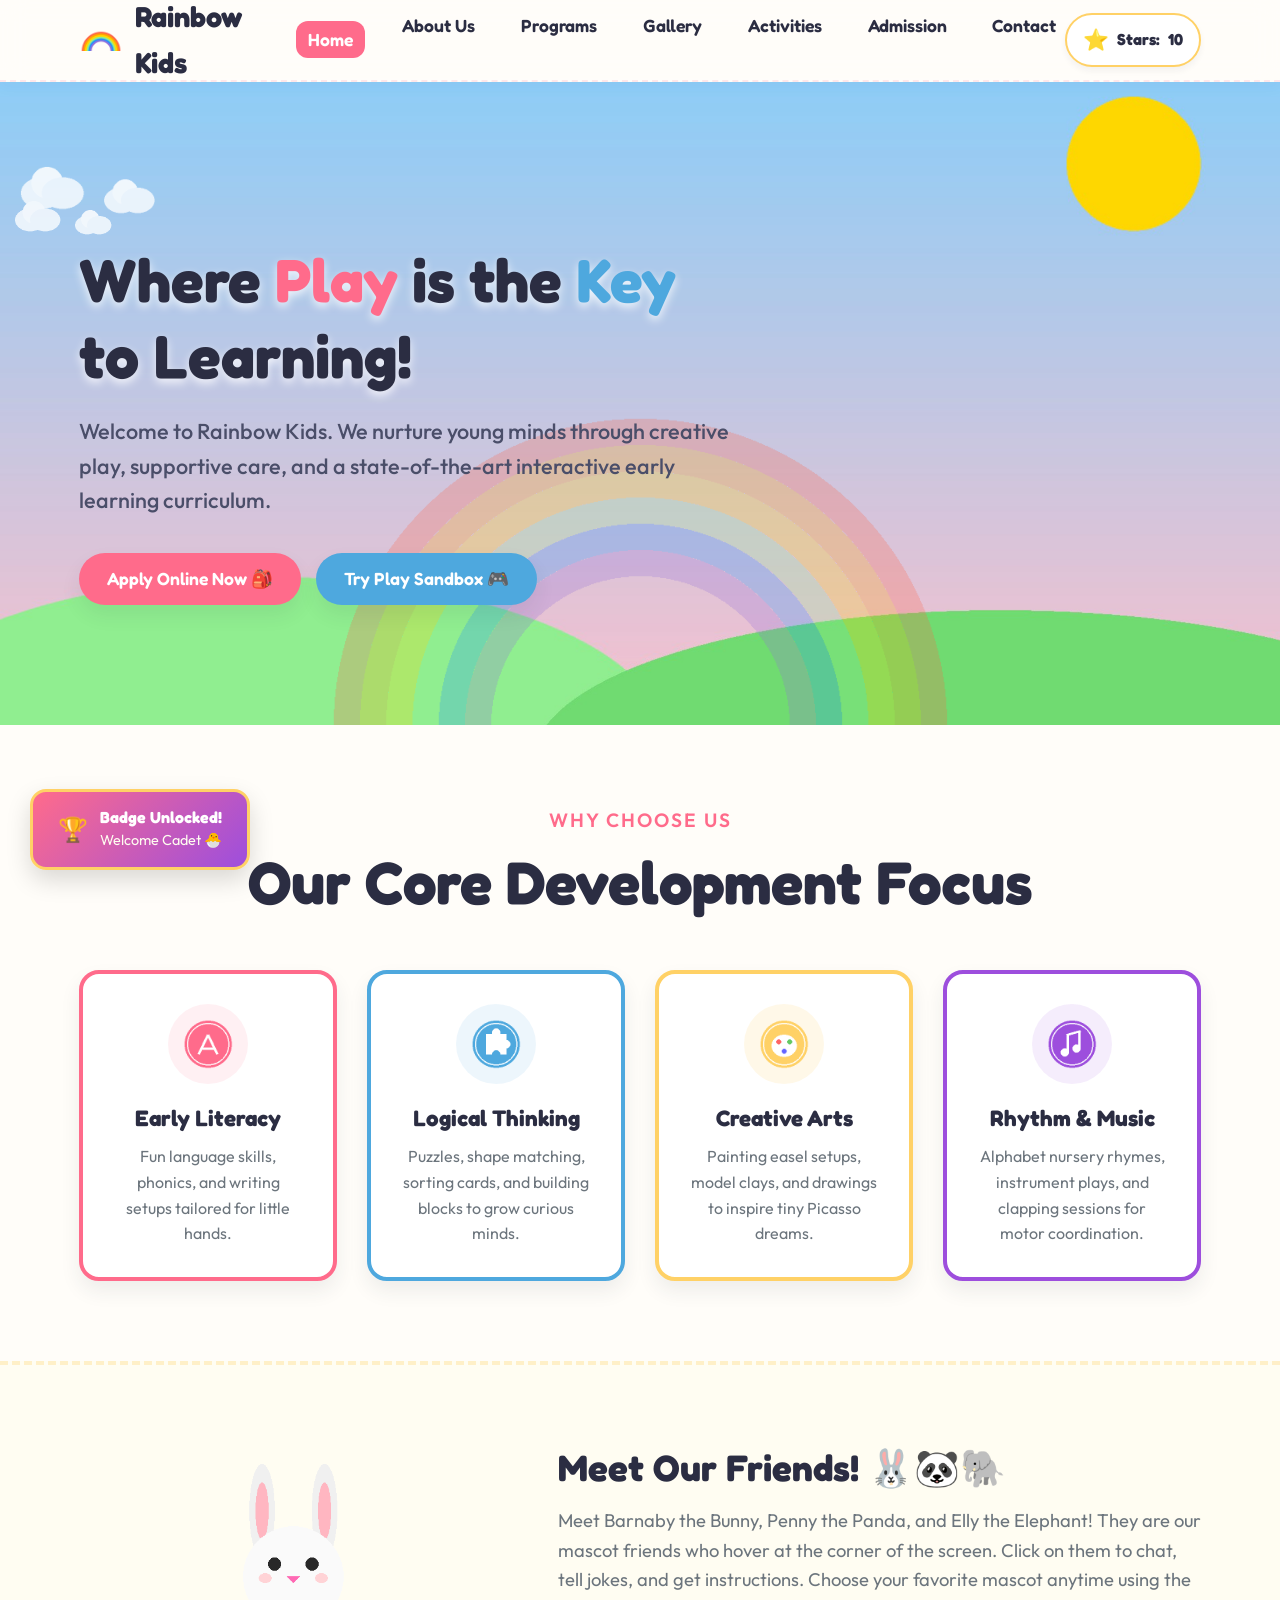
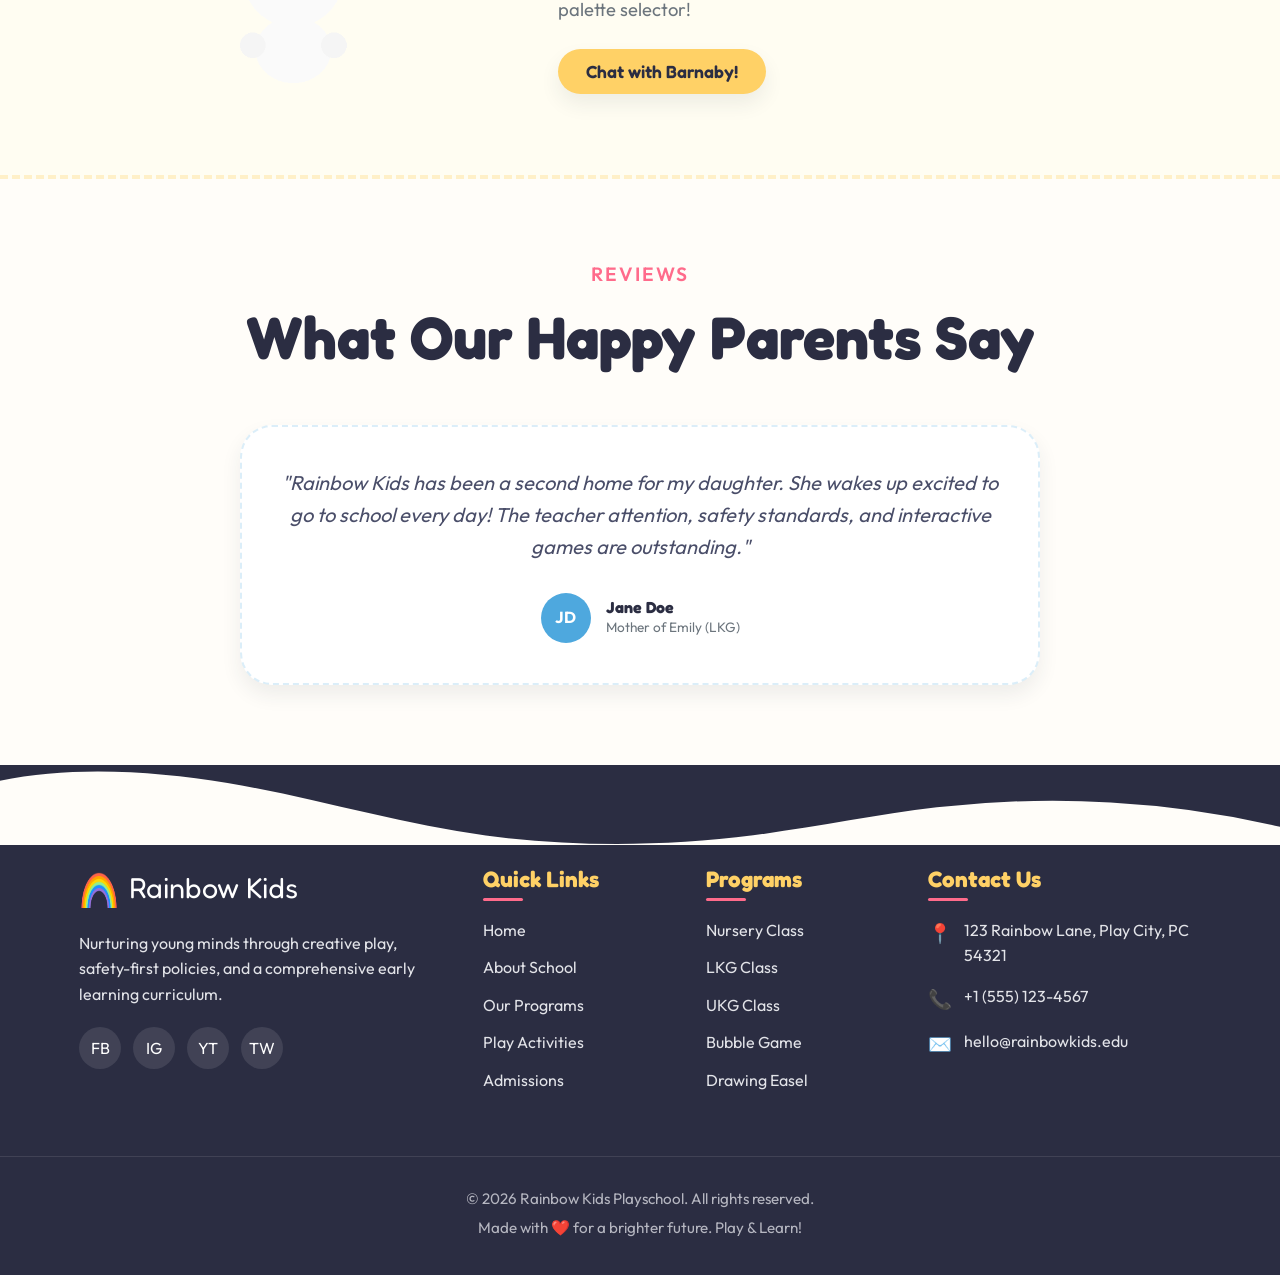
==== index.html @ 75d2e13a "Initial Changes" ====
<!-- Rainbow Kids Playschool - Homepage: Welcomes users, core focus cards, and testimonials -->

<!DOCTYPE html>
<html lang="en">
<head>
  <meta charset="UTF-8">
  <meta name="viewport" content="width=device-width, initial-scale=1.0">
  <title>Rainbow Kids Playschool - Play, Learn & Grow!</title>
  <meta name="description" content="Welcome to Rainbow Kids Playschool. We offer a safe, happy environment for Nursery, LKG, and UKG students, with interactive learning, games, and creative arts.">
  
  
  <link rel="stylesheet" href="assets/css/style.css">
  <link rel="stylesheet" href="assets/css/navbar.css">
  <link rel="stylesheet" href="assets/css/footer.css">
  <link rel="stylesheet" href="assets/css/animations.css">
  <link rel="stylesheet" href="assets/css/responsive.css">
</head>
<body>

  
  <div id="navbar-placeholder"></div>

  
  <section class="hero-section" style="position: relative; overflow: hidden; background: url('assets/images/hero/hero-bg.jpg') no-repeat center center/cover; padding: 160px 0 120px;">
    
    
    <div style="position: absolute; top: 10%; left: 0; width: 100%; height: 150px; pointer-events: none; opacity: 0.85; z-index: 2;">
      <img src="assets/images/hero/clouds.png" class="cloud-drift-slow" style="width: 250px; position: absolute;" alt="Cloud">
      <img src="assets/images/hero/clouds.png" class="cloud-drift-fast" style="width: 180px; position: absolute; top: 40px; animation-delay: -10s;" alt="Cloud">
    </div>

    
    <div style="position: absolute; bottom: 0; left: 50%; transform: translateX(-50%); width: 700px; max-width: 100%; opacity: 0.25; z-index: 1; pointer-events: none;">
      <img src="assets/images/hero/rainbow.png" style="width: 100%;" alt="Rainbow background">
    </div>

    <div class="container" style="position: relative; z-index: 10;">
      <div class="hero-content" style="max-width: 650px;">
        <h1 class="hero-title float-element" style="font-size: 3.8rem; color: var(--text-dark); margin-bottom: 20px; text-shadow: 0 4px 10px rgba(255,255,255,0.8);">
          Where <span style="color: var(--primary-coral);">Play</span> is the <span style="color: var(--secondary-sky);">Key</span> to Learning!
        </h1>
        <p style="font-size: 1.35rem; color: #4A4E69; margin-bottom: 35px; font-weight: 500;">
          Welcome to Rainbow Kids. We nurture young minds through creative play, supportive care, and a state-of-the-art interactive early learning curriculum.
        </p>
        <div class="hero-buttons" style="display: flex; gap: 15px; flex-wrap: wrap;">
          <a href="admission.html" class="btn btn-coral">Apply Online Now 🎒</a>
          <a href="activities.html" class="btn btn-sky">Try Play Sandbox 🎮</a>
        </div>
      </div>
    </div>
  </section>

  
  <section class="section">
    <div class="container">
      <div class="section-title">
        <span>Why Choose Us</span>
        <h2>Our Core Development Focus</h2>
      </div>
      
      <div style="display: grid; grid-template-columns: repeat(auto-fit, minmax(250px, 1fr)); gap: 30px; margin-top: 25px;">
        
        <div class="card border-coral hover-zoom" style="text-align: center;">
          <div style="width: 80px; height: 80px; margin: 0 auto 20px; display: flex; align-items: center; justify-content: center; background: rgba(255,107,139,0.1); border-radius: 50%;">
            <img src="assets/images/icons/abc.png" style="width: 50px; height: 50px;" alt="ABC Icon">
          </div>
          <h3 style="margin-bottom: 12px; font-size: 1.4rem;">Early Literacy</h3>
          <p style="color: var(--text-muted);">Fun language skills, phonics, and writing setups tailored for little hands.</p>
        </div>

        
        <div class="card border-sky hover-zoom" style="text-align: center;">
          <div style="width: 80px; height: 80px; margin: 0 auto 20px; display: flex; align-items: center; justify-content: center; background: rgba(78,168,222,0.1); border-radius: 50%;">
            <img src="assets/images/icons/puzzle.png" style="width: 50px; height: 50px;" alt="Puzzle Icon">
          </div>
          <h3 style="margin-bottom: 12px; font-size: 1.4rem;">Logical Thinking</h3>
          <p style="color: var(--text-muted);">Puzzles, shape matching, sorting cards, and building blocks to grow curious minds.</p>
        </div>

        
        <div class="card border-yellow hover-zoom" style="text-align: center;">
          <div style="width: 80px; height: 80px; margin: 0 auto 20px; display: flex; align-items: center; justify-content: center; background: rgba(255,209,102,0.15); border-radius: 50%;">
            <img src="assets/images/icons/drawing.png" style="width: 50px; height: 50px;" alt="Drawing Icon">
          </div>
          <h3 style="margin-bottom: 12px; font-size: 1.4rem;">Creative Arts</h3>
          <p style="color: var(--text-muted);">Painting easel setups, model clays, and drawings to inspire tiny Picasso dreams.</p>
        </div>

        
        <div class="card border-purple hover-zoom" style="text-align: center;">
          <div style="width: 80px; height: 80px; margin: 0 auto 20px; display: flex; align-items: center; justify-content: center; background: rgba(157,78,221,0.1); border-radius: 50%;">
            <img src="assets/images/icons/music.png" style="width: 50px; height: 50px;" alt="Music Icon">
          </div>
          <h3 style="margin-bottom: 12px; font-size: 1.4rem;">Rhythm & Music</h3>
          <p style="color: var(--text-muted);">Alphabet nursery rhymes, instrument plays, and clapping sessions for motor coordination.</p>
        </div>
      </div>
    </div>
  </section>

  
  <section class="section" style="background-color: #FFFDF2; border-top: 4px dashed rgba(255,209,102,0.3); border-bottom: 4px dashed rgba(255,209,102,0.3);">
    <div class="container" style="display: flex; align-items: center; gap: 50px; flex-wrap: wrap;">
      <div style="flex: 1; min-width: 300px; display: flex; justify-content: center;">
        <img src="assets/images/mascots/rabbit.png" class="float-element" style="width: 250px; cursor: pointer;" alt="Barnaby Bunny" onclick="triggerMascotSpeech()">
      </div>
      <div style="flex: 1.5; min-width: 300px;">
        <h2 style="font-size: 2.3rem; margin-bottom: 15px; font-family: var(--font-heading);">Meet Our Friends! 🐰🐼🐘</h2>
        <p style="font-size: 1.15rem; color: var(--text-muted); margin-bottom: 25px;">
          Meet Barnaby the Bunny, Penny the Panda, and Elly the Elephant! They are our mascot friends who hover at the corner of the screen. Click on them to chat, tell jokes, and get instructions. Choose your favorite mascot anytime using the palette selector!
        </p>
        <button class="btn btn-yellow" onclick="triggerMascotSpeech()">Chat with Barnaby!</button>
      </div>
    </div>
  </section>

  
  <section class="section">
    <div class="container">
      <div class="section-title">
        <span>Reviews</span>
        <h2>What Our Happy Parents Say</h2>
      </div>

      <div style="max-width: 800px; margin: 0 auto; background: var(--bg-white); border-radius: var(--radius-lg); padding: 40px; box-shadow: var(--shadow-md); border: 2px dashed rgba(78,168,222,0.2); position: relative;">
        <p style="font-size: 1.25rem; font-style: italic; color: #4A4E69; text-align: center; margin-bottom: 30px;">
          "Rainbow Kids has been a second home for my daughter. She wakes up excited to go to school every day! The teacher attention, safety standards, and interactive games are outstanding."
        </p>
        <div style="display: flex; align-items: center; justify-content: center; gap: 15px;">
          <div style="width: 50px; height: 50px; border-radius: 50%; background-color: var(--secondary-sky); color: #FFF; display: flex; align-items: center; justify-content: center; font-weight: 700;">JD</div>
          <div>
            <h4 style="margin: 0; font-family: var(--font-heading);">Jane Doe</h4>
            <p style="margin: 0; font-size: 0.85rem; color: var(--text-muted);">Mother of Emily (LKG)</p>
          </div>
        </div>
      </div>
    </div>
  </section>

  
  <div id="footer-placeholder"></div>

  
  <script src="assets/js/main.js" defer></script>
  <script src="assets/js/rewards.js" defer></script>
  <script src="assets/js/mascot.js" defer></script>
</body>
</html>
---- assets/css/style.css ----
/* Global Stylesheet: Core design tokens, resets, custom scrollbar, buttons, and layout cards */

@import url('https://fonts.googleapis.com/css2?family=Fredoka:wght@300..700&family=Outfit:wght@100..900&display=swap');

:root {
  --primary-coral: #FF6B8B;
  --primary-coral-dark: #E05372;
  --secondary-sky: #4EA8DE;
  --secondary-sky-dark: #3A92C5;
  --accent-yellow: #FFD166;
  --accent-yellow-dark: #EBBF50;
  --success-mint: #06D6A0;
  --success-mint-dark: #05B386;
  --purple-lilac: #9D4EDD;
  --purple-lilac-dark: #823CBE;
  
  --bg-cream: #FFFDF9;
  --bg-white: #FFFFFF;
  --bg-glass: rgba(255, 255, 255, 0.75);
  --bg-glass-dark: rgba(43, 45, 66, 0.05);
  
  --text-dark: #2B2D42;
  --text-muted: #6C757D;
  --text-light: #FFFFFF;
  
  --font-heading: 'Fredoka', sans-serif;
  --font-body: 'Outfit', sans-serif;
  
  --radius-sm: 12px;
  --radius-md: 20px;
  --radius-lg: 32px;
  --radius-round: 50px;
  
  --shadow-sm: 0 4px 6px rgba(43, 45, 66, 0.05);
  --shadow-md: 0 10px 20px rgba(43, 45, 66, 0.08);
  --shadow-lg: 0 20px 35px rgba(43, 45, 66, 0.12);
  --shadow-inset: inset 0 2px 5px rgba(0, 0, 0, 0.05);
  
  --transition-fast: 0.2s ease;
  --transition-normal: 0.3s cubic-bezier(0.25, 0.8, 0.25, 1);
  --transition-slow: 0.5s cubic-bezier(0.175, 0.885, 0.32, 1.275);
}

* {
  box-sizing: border-box;
  margin: 0;
  padding: 0;
}

body {
  font-family: var(--font-body);
  background-color: var(--bg-cream);
  color: var(--text-dark);
  line-height: 1.6;
  overflow-x: hidden;
  font-size: 16px;
}

h1, h2, h3, h4, h5, h6 {
  font-family: var(--font-heading);
  font-weight: 700;
  color: var(--text-dark);
  line-height: 1.25;
}

a {
  text-decoration: none;
  color: inherit;
  transition: var(--transition-fast);
}

img, video {
  max-width: 100%;
  height: auto;
  display: block;
}

button, input, select, textarea {
  font-family: inherit;
  font-size: inherit;
}

::-webkit-scrollbar {
  width: 12px;
}
::-webkit-scrollbar-track {
  background: var(--bg-cream);
}
::-webkit-scrollbar-thumb {
  background: linear-gradient(var(--primary-coral), var(--secondary-sky), var(--accent-yellow));
  border-radius: var(--radius-round);
  border: 3px solid var(--bg-cream);
}

.container {
  width: 90%;
  max-width: 1200px;
  margin: 0 auto;
  padding: 0 15px;
}

.section {
  padding: 80px 0;
  position: relative;
}

.section-title {
  text-align: center;
  margin-bottom: 50px;
  font-size: 2.5rem;
}

.section-title span {
  display: block;
  font-size: 1.2rem;
  color: var(--primary-coral);
  text-transform: uppercase;
  letter-spacing: 2px;
  margin-bottom: 10px;
  font-weight: 600;
  font-family: var(--font-body);
}

.btn {
  display: inline-flex;
  align-items: center;
  justify-content: center;
  padding: 12px 28px;
  border-radius: var(--radius-round);
  font-family: var(--font-heading);
  font-weight: 600;
  font-size: 1.1rem;
  border: none;
  cursor: pointer;
  transition: var(--transition-slow);
  box-shadow: var(--shadow-md);
  position: relative;
  overflow: hidden;
  gap: 10px;
}

.btn:active {
  transform: translateY(2px);
  box-shadow: var(--shadow-sm);
}

.btn-coral {
  background-color: var(--primary-coral);
  color: var(--text-light);
}
.btn-coral:hover {
  background-color: var(--primary-coral-dark);
  transform: translateY(-3px) scale(1.03);
}

.btn-sky {
  background-color: var(--secondary-sky);
  color: var(--text-light);
}
.btn-sky:hover {
  background-color: var(--secondary-sky-dark);
  transform: translateY(-3px) scale(1.03);
}

.btn-yellow {
  background-color: var(--accent-yellow);
  color: var(--text-dark);
}
.btn-yellow:hover {
  background-color: var(--accent-yellow-dark);
  transform: translateY(-3px) scale(1.03);
}

.btn-outline {
  background-color: transparent;
  border: 3px dashed var(--primary-coral);
  color: var(--primary-coral);
  box-shadow: none;
}
.btn-outline:hover {
  background-color: var(--primary-coral);
  color: var(--text-light);
  border-style: solid;
  transform: translateY(-3px);
}

.card {
  background-color: var(--bg-white);
  border-radius: var(--radius-md);
  padding: 30px;
  box-shadow: var(--shadow-md);
  transition: var(--transition-slow);
  border: 4px solid transparent;
}

.card:hover {
  transform: translateY(-8px) rotate(0.5deg);
  box-shadow: var(--shadow-lg);
}

.card-glass {
  background: var(--bg-glass);
  backdrop-filter: blur(12px);
  -webkit-backdrop-filter: blur(12px);
  border: 1px solid rgba(255, 255, 255, 0.4);
}

.border-coral { border-color: var(--primary-coral); }
.border-sky { border-color: var(--secondary-sky); }
.border-yellow { border-color: var(--accent-yellow); }
.border-purple { border-color: var(--purple-lilac); }

.wave-top {
  position: absolute;
  top: 0;
  left: 0;
  width: 100%;
  overflow: hidden;
  line-height: 0;
}

.wave-top svg {
  position: relative;
  display: block;
  width: calc(100% + 1.3px);
  height: 80px;
}

.wave-bottom {
  position: absolute;
  bottom: 0;
  left: 0;
  width: 100%;
  overflow: hidden;
  line-height: 0;
}

.wave-bottom svg {
  position: relative;
  display: block;
  width: calc(100% + 1.3px);
  height: 80px;
}

.badge {
  display: inline-block;
  padding: 6px 16px;
  border-radius: var(--radius-round);
  font-weight: 600;
  font-size: 0.85rem;
  text-transform: uppercase;
  color: var(--text-light);
}
.badge-coral { background-color: var(--primary-coral); }
.badge-sky { background-color: var(--secondary-sky); }
.badge-yellow { background-color: var(--accent-yellow); color: var(--text-dark); }
.badge-mint { background-color: var(--success-mint); }
.badge-purple { background-color: var(--purple-lilac); }

#confetti-container {
  position: fixed;
  top: 0;
  left: 0;
  width: 100%;
  height: 100%;
  pointer-events: none;
  z-index: 9999;
  overflow: hidden;
}
---- assets/css/navbar.css ----
/* Navigation Styles: Header menus, mobile toggler styling, and scrolled background states */

.header-nav {
  position: sticky;
  top: 0;
  width: 100%;
  background: rgba(255, 253, 249, 0.85);
  backdrop-filter: blur(12px);
  -webkit-backdrop-filter: blur(12px);
  z-index: 1000;
  box-shadow: 0 4px 15px rgba(43, 45, 66, 0.04);
  border-bottom: 2px dashed rgba(255, 107, 139, 0.15);
  transition: var(--transition-normal);
}

.header-nav.scroll-scrolled {
  background: var(--bg-white);
  box-shadow: 0 4px 20px rgba(43, 45, 66, 0.08);
}

.nav-container {
  display: flex;
  align-items: center;
  justify-content: space-between;
  height: 80px;
}

.logo {
  display: flex;
  align-items: center;
  gap: 12px;
  font-family: var(--font-heading);
  font-size: 1.8rem;
  font-weight: 700;
  color: var(--text-dark);
}

.logo-icon-wrapper {
  position: relative;
  width: 45px;
  height: 45px;
  display: flex;
  align-items: center;
  justify-content: center;
}

.logo img {
  width: 100%;
  height: 100%;
  object-fit: contain;
  transition: var(--transition-slow);
}

.logo:hover img {
  transform: rotate(15deg) scale(1.1);
}

.nav-menu {
  display: flex;
  align-items: center;
  list-style: none;
  gap: 25px;
}

.nav-item a {
  position: relative;
  font-family: var(--font-heading);
  font-weight: 600;
  font-size: 1.1rem;
  color: var(--text-dark);
  padding: 8px 12px;
  border-radius: var(--radius-sm);
  transition: var(--transition-fast);
}

.nav-item a::after {
  content: '';
  position: absolute;
  bottom: 0;
  left: 50%;
  width: 0;
  height: 4px;
  background-color: var(--primary-coral);
  border-radius: var(--radius-round);
  transition: var(--transition-normal);
  transform: translateX(-50%);
}

.nav-item a:hover {
  color: var(--primary-coral);
  background-color: rgba(255, 107, 139, 0.05);
}

.nav-item a:hover::after {
  width: 60%;
}

.nav-item.active a {
  color: var(--text-light);
  background-color: var(--primary-coral);
}

.nav-item.active a::after {
  display: none;
}

.nav-item:nth-child(2).active a { background-color: var(--secondary-sky); }
.nav-item:nth-child(3).active a { background-color: var(--accent-yellow); color: var(--text-dark); }
.nav-item:nth-child(4).active a { background-color: var(--success-mint); }
.nav-item:nth-child(5).active a { background-color: var(--purple-lilac); }
.nav-item:nth-child(6).active a { background-color: var(--primary-coral); }
.nav-item:nth-child(7).active a { background-color: var(--secondary-sky); }

.rewards-nav-badge {
  display: flex;
  align-items: center;
  gap: 8px;
  background: var(--bg-white);
  padding: 8px 16px;
  border-radius: var(--radius-round);
  box-shadow: var(--shadow-sm);
  border: 2px solid var(--accent-yellow);
  font-family: var(--font-heading);
  font-weight: 700;
  color: var(--text-dark);
  cursor: pointer;
  transition: var(--transition-slow);
}

.rewards-nav-badge:hover {
  transform: translateY(-2px) scale(1.05);
  box-shadow: var(--shadow-md);
  background: #FFFDF0;
}

.rewards-nav-badge span.star-icon {
  font-size: 1.3rem;
  display: inline-block;
}

.rewards-nav-badge.star-bounce span.star-icon {
  animation: star-spin 0.6s cubic-bezier(0.175, 0.885, 0.32, 1.275);
}

@keyframes star-spin {
  0% { transform: scale(1) rotate(0deg); }
  50% { transform: scale(1.5) rotate(180deg); }
  100% { transform: scale(1) rotate(360deg); }
}

.nav-toggle {
  display: none;
  background: none;
  border: none;
  cursor: pointer;
  padding: 5px;
  flex-direction: column;
  justify-content: space-around;
  width: 30px;
  height: 25px;
  z-index: 1001;
}

.nav-toggle span {
  width: 100%;
  height: 3px;
  background-color: var(--text-dark);
  border-radius: var(--radius-round);
  transition: var(--transition-fast);
}

.nav-toggle.open span:nth-child(1) {
  transform: rotate(45deg) translate(5px, 5px);
  background-color: var(--primary-coral);
}
.nav-toggle.open span:nth-child(2) {
  opacity: 0;
}
.nav-toggle.open span:nth-child(3) {
  transform: rotate(-45deg) translate(7px, -7px);
  background-color: var(--primary-coral);
}
---- assets/css/footer.css ----
/* Footer Styles: SVG wave fill, column alignments, contact grid, and copyright styles */

.footer {
  background-color: var(--text-dark);
  color: var(--text-light);
  padding: 100px 0 30px;
  position: relative;
  overflow: hidden;
}

.footer-wave {
  position: absolute;
  top: 0;
  left: 0;
  width: 100%;
  overflow: hidden;
  line-height: 0;
  transform: rotate(180deg);
}

.footer-wave svg {
  position: relative;
  display: block;
  width: calc(100% + 1.3px);
  height: 80px;
}

.footer-wave .shape-fill {
  fill: var(--bg-cream);
}

.footer-grid {
  display: grid;
  grid-template-columns: 2fr 1fr 1fr 1.5fr;
  gap: 40px;
  margin-bottom: 50px;
}

.footer-col h3 {
  color: var(--accent-yellow);
  font-size: 1.4rem;
  margin-bottom: 25px;
  position: relative;
}

.footer-col h3::after {
  content: '';
  position: absolute;
  left: 0;
  bottom: -8px;
  width: 40px;
  height: 3px;
  background-color: var(--primary-coral);
  border-radius: var(--radius-round);
}

.footer-about p {
  color: #E2E3E8;
  margin-bottom: 20px;
}

.footer-logo {
  display: flex;
  align-items: center;
  gap: 10px;
  color: var(--text-light);
  font-family: var(--font-heading);
  font-size: 1.8rem;
  margin-bottom: 20px;
}

.footer-logo img {
  width: 40px;
  height: 40px;
}

.social-links {
  display: flex;
  gap: 12px;
}

.social-btn {
  display: flex;
  align-items: center;
  justify-content: center;
  width: 42px;
  height: 42px;
  border-radius: 50%;
  background-color: rgba(255, 255, 255, 0.1);
  color: var(--text-light);
  transition: var(--transition-slow);
}

.social-btn:hover {
  background-color: var(--primary-coral);
  color: var(--text-light);
  transform: translateY(-5px) rotate(8deg);
}

.footer-links {
  list-style: none;
}

.footer-links li {
  margin-bottom: 12px;
}

.footer-links a {
  color: #E2E3E8;
  transition: var(--transition-fast);
}

.footer-links a:hover {
  color: var(--secondary-sky);
  padding-left: 5px;
}

.footer-contact-item {
  display: flex;
  align-items: flex-start;
  gap: 12px;
  margin-bottom: 15px;
  color: #E2E3E8;
}

.footer-contact-item span.icon {
  font-size: 1.2rem;
  color: var(--primary-coral);
}

.footer-bottom {
  border-top: 1px solid rgba(255, 255, 255, 0.1);
  padding-top: 30px;
  text-align: center;
  color: #B5B6C0;
  font-size: 0.95rem;
}

.footer-bottom p {
  margin-bottom: 5px;
}

.footer-bottom a {
  color: var(--accent-yellow);
}
.footer-bottom a:hover {
  text-decoration: underline;
}
---- assets/css/animations.css ----
/* Animations Stylesheet: CSS Keyframes for driftings, bounces, talk wiggles, and star particles */

.cloud-drift-slow {
  animation: cloud-drift 45s linear infinite;
}

.cloud-drift-fast {
  animation: cloud-drift 25s linear infinite;
}

@keyframes cloud-drift {
  0% { transform: translateX(-100%); }
  100% { transform: translateX(100vw); }
}

.balloon-float {
  position: absolute;
  bottom: -150px;
  animation: balloon-up 12s linear infinite, balloon-sway 3s ease-in-out infinite alternate;
  z-index: 1;
  pointer-events: none;
}

@keyframes balloon-up {
  0% { bottom: -150px; }
  100% { bottom: 110vh; }
}

@keyframes balloon-sway {
  0% { transform: translateX(0); }
  100% { transform: translateX(30px); }
}

.mascot-bounce-idle {
  animation: mascot-bounce 4s ease-in-out infinite alternate;
}

@keyframes mascot-bounce {
  0% { transform: translateY(0) rotate(0deg); }
  50% { transform: translateY(-10px) rotate(1deg); }
  100% { transform: translateY(5px) rotate(-1deg); }
}

.mascot-wiggle-talk {
  animation: mascot-wiggle 0.3s ease-in-out infinite;
}

@keyframes mascot-wiggle {
  0% { transform: rotate(-2deg) scale(1.02); }
  50% { transform: rotate(2deg) scale(1.02); }
  100% { transform: rotate(-2deg) scale(1.02); }
}

.float-element {
  animation: general-float 5s ease-in-out infinite alternate;
}

@keyframes general-float {
  0% { transform: translateY(0); }
  100% { transform: translateY(-15px); }
}

.pop-in {
  animation: pop-in-anim 0.4s cubic-bezier(0.175, 0.885, 0.32, 1.275) forwards;
}

@keyframes pop-in-anim {
  0% { transform: scale(0); opacity: 0; }
  100% { transform: scale(1); opacity: 1; }
}

.star-particle {
  position: fixed;
  width: 20px;
  height: 20px;
  background-color: var(--accent-yellow);
  clip-path: polygon(50% 0%, 61% 35%, 98% 35%, 68% 57%, 79% 91%, 50% 70%, 21% 91%, 32% 57%, 2% 35%, 39% 35%);
  pointer-events: none;
  z-index: 10000;
  animation: star-particle-fly 0.8s cubic-bezier(0.1, 0.8, 0.3, 1) forwards;
}

@keyframes star-particle-fly {
  0% {
    transform: translate(0, 0) scale(0) rotate(0deg);
    opacity: 1;
  }
  50% {
    opacity: 1;
  }
  100% {
    transform: translate(var(--tx), var(--ty)) scale(1.2) rotate(360deg);
    opacity: 0;
  }
}

.hover-zoom {
  transition: var(--transition-slow);
}
.hover-zoom:hover {
  transform: scale(1.05);
}

.heartbeat-pulse {
  animation: heartbeat 1.5s ease-in-out infinite;
}

@keyframes heartbeat {
  0% { transform: scale(1); }
  20% { transform: scale(1.1); }
  40% { transform: scale(1.05); }
  60% { transform: scale(1.15); }
  80% { transform: scale(1); }
  100% { transform: scale(1); }
}
---- assets/css/responsive.css ----
/* Responsive adjustments: Media queries for grids, container spacing, and mobile devices */

@media (max-width: 992px) {
  .footer-grid {
    grid-template-columns: 1fr 1fr;
    gap: 30px;
  }
  
  .activities-grid {
    grid-template-columns: 1fr;
    gap: 30px;
  }
  
  .game-container-card {
    height: 600px;
  }
}

@media (max-width: 768px) {
  body {
    font-size: 15px;
  }

  .section {
    padding: 60px 0;
  }

  .section-title {
    font-size: 2rem;
    margin-bottom: 35px;
  }

  
  .nav-toggle {
    display: flex;
  }

  .nav-menu {
    position: fixed;
    top: 80px;
    right: -100%;
    width: 280px;
    height: calc(100vh - 80px);
    background: var(--bg-cream);
    flex-direction: column;
    align-items: flex-start;
    padding: 40px 30px;
    gap: 20px;
    box-shadow: -5px 10px 20px rgba(0, 0, 0, 0.05);
    border-left: 2px dashed rgba(255, 107, 139, 0.15);
    transition: var(--transition-normal);
    overflow-y: auto;
  }

  .nav-menu.open {
    right: 0;
  }

  .nav-item {
    width: 100%;
  }

  .nav-item a {
    display: block;
    font-size: 1.2rem;
    padding: 12px 15px;
    border-radius: var(--radius-sm);
  }

  .nav-item a::after {
    display: none;
  }

  
  .rewards-nav-badge {
    margin-right: 15px;
    padding: 6px 12px;
    font-size: 0.95rem;
  }

  
  .about-timeline::before {
    left: 20px;
  }
  .timeline-item {
    width: 100%;
    padding-left: 55px;
    padding-right: 0;
    text-align: left !important;
  }
  .timeline-item::before {
    left: 20px !important;
    transform: translateX(-50%) !important;
  }
  .timeline-item.left, .timeline-item.right {
    left: 0;
  }

  
  .footer-grid {
    grid-template-columns: 1fr;
    gap: 30px;
    text-align: center;
  }

  .footer-col h3::after {
    left: 50%;
    transform: translateX(-50%);
  }

  .social-links {
    justify-content: center;
  }

  .footer-contact-item {
    justify-content: center;
  }

  
  .hero-content {
    padding: 120px 0 80px;
    text-align: center;
  }

  .hero-title {
    font-size: 2.5rem;
  }

  .hero-buttons {
    justify-content: center;
  }
}

@media (max-width: 480px) {
  .logo {
    font-size: 1.4rem;
  }
  .logo-icon-wrapper {
    width: 35px;
    height: 35px;
  }

  .rewards-nav-badge span.text-label {
    display: none; 
  }

  .section-title {
    font-size: 1.8rem;
  }

  .btn {
    padding: 10px 22px;
    font-size: 1rem;
    width: 100%;
  }

  .hero-buttons {
    flex-direction: column;
    width: 100%;
  }
}
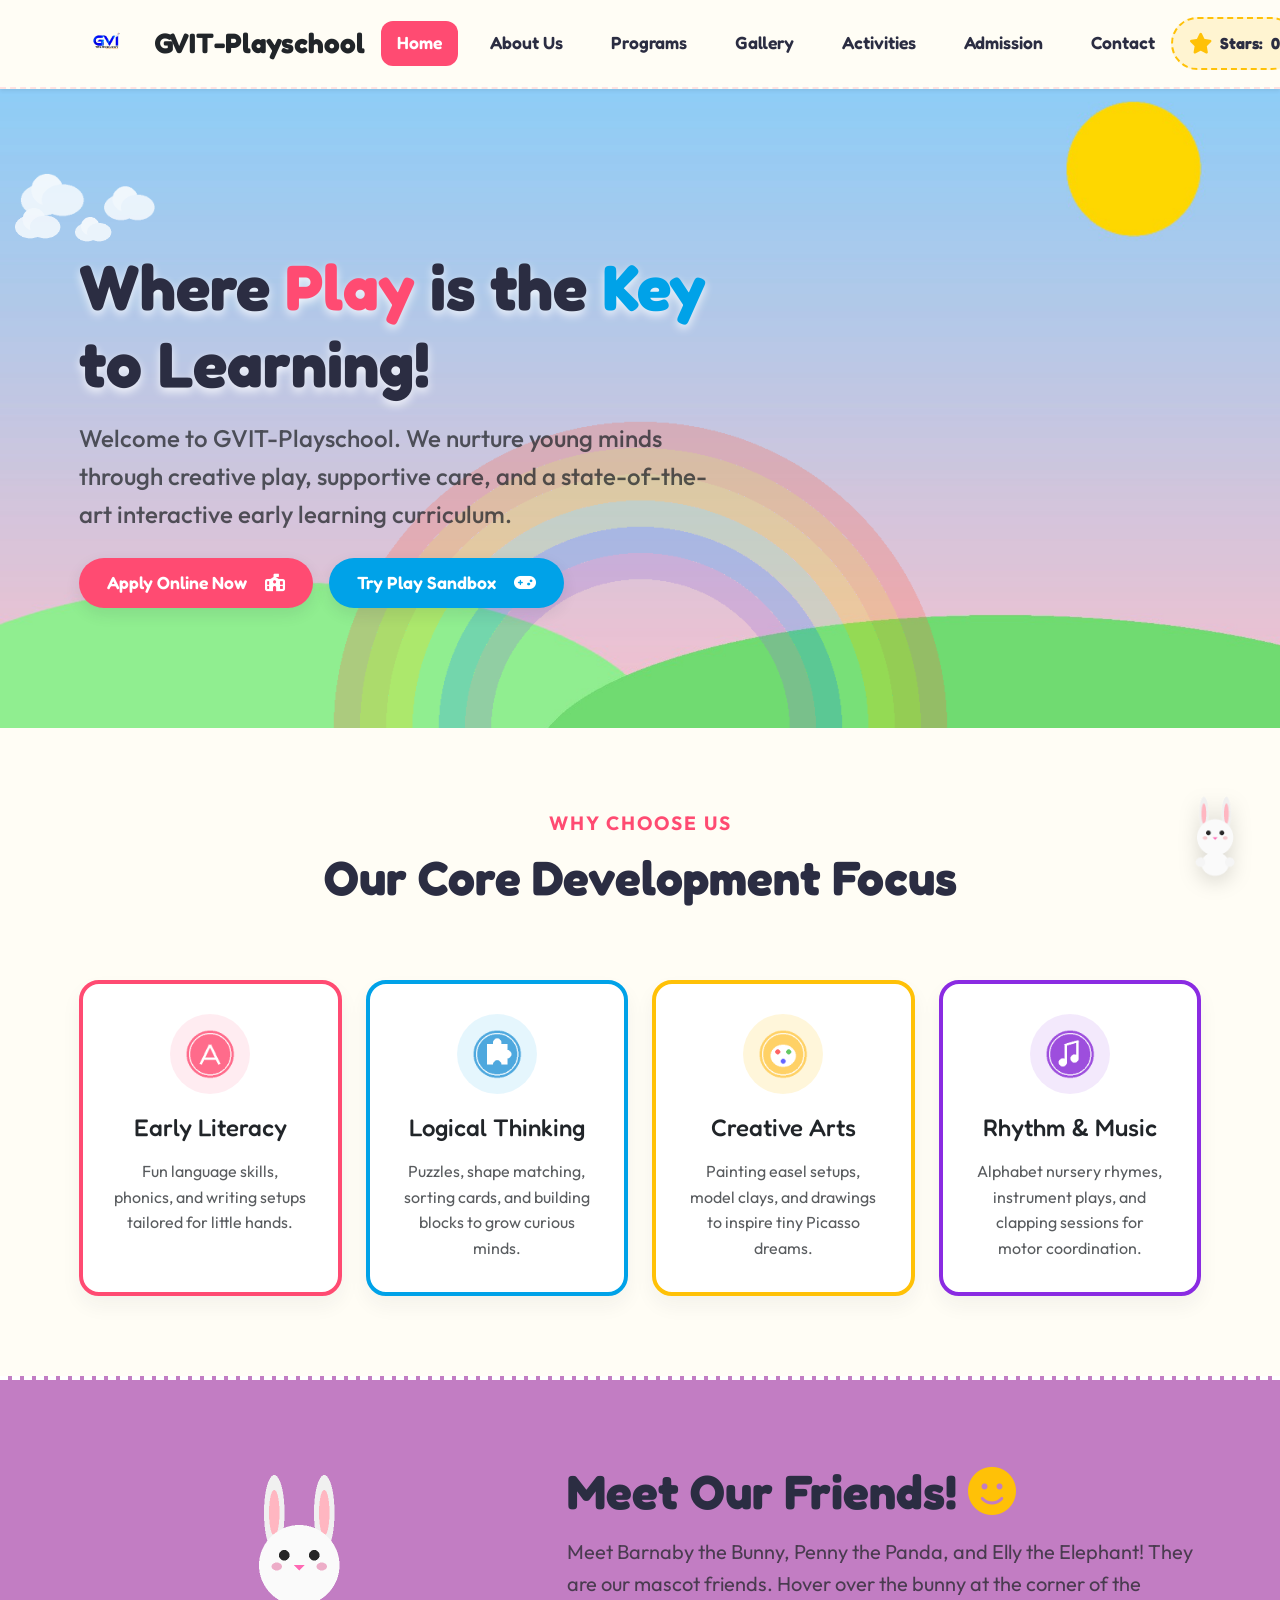
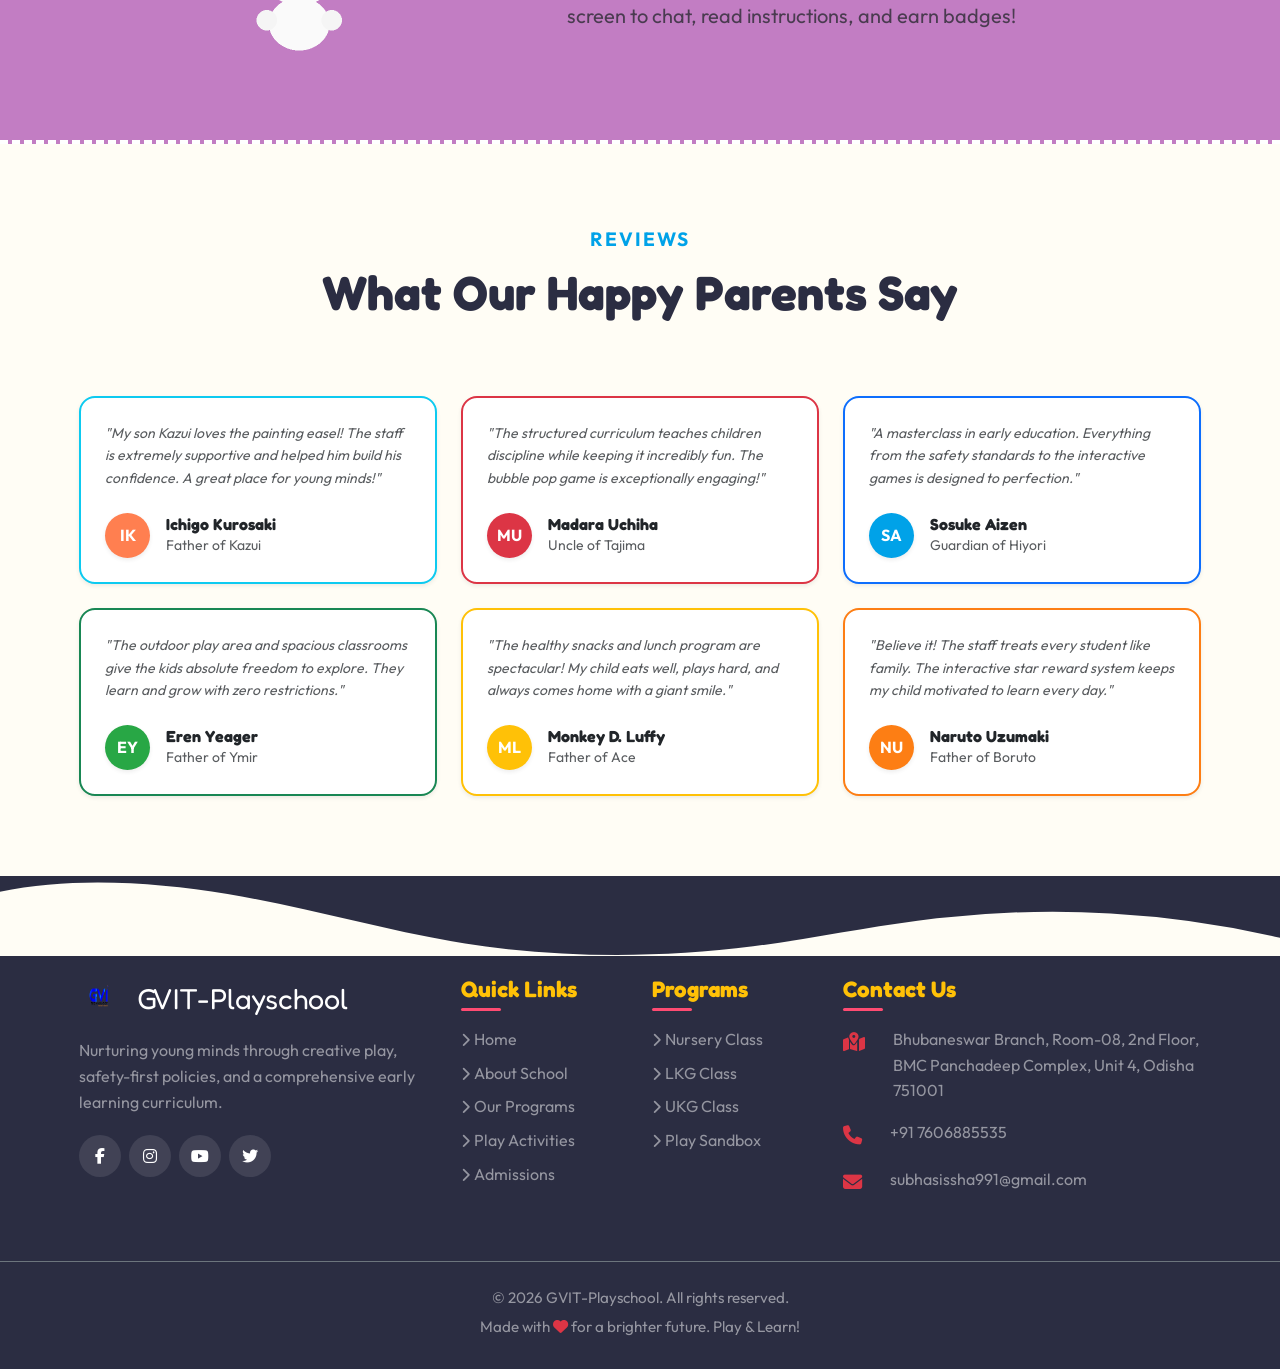
==== commit 720b8a65: "docs/feat: complete global rebranding, add day/cozy night theme modes, scroll-to-top button, standar" ====
--- a/index.html
+++ b/index.html
@@ -1,148 +1,463 @@
-<!-- Rainbow Kids Playschool - Homepage: Welcomes users, core focus cards, and testimonials -->
+<!-- GVIT-Playschool Homepage: Play, Learn & Grow! (For GitHub portfolio) -->
 
 <!DOCTYPE html>
 <html lang="en">
+
 <head>
   <meta charset="UTF-8">
   <meta name="viewport" content="width=device-width, initial-scale=1.0">
-  <title>Rainbow Kids Playschool - Play, Learn & Grow!</title>
-  <meta name="description" content="Welcome to Rainbow Kids Playschool. We offer a safe, happy environment for Nursery, LKG, and UKG students, with interactive learning, games, and creative arts.">
-  
-  
+  <title>GVIT-Playschool - Play, Learn & Grow!</title>
+  <meta name="description"
+    content="Welcome to GVIT-Playschool. We offer a safe, happy environment for Nursery, LKG, and UKG students, with interactive learning, games, and creative arts.">
+  <link rel="icon" href="assets/images/icons/gvi.png" type="image/png">
+  <script>
+    (function() {
+      const savedTheme = localStorage.getItem("theme") || "light";
+      document.documentElement.setAttribute("data-theme", savedTheme);
+    })();
+  </script>
+
+  <link href="https://cdn.jsdelivr.net/npm/bootstrap@5.3.3/dist/css/bootstrap.min.css" rel="stylesheet">
+  <link rel="stylesheet" href="https://cdnjs.cloudflare.com/ajax/libs/font-awesome/6.4.0/css/all.min.css">
+  <link rel="stylesheet" href="https://fonts.googleapis.com/icon?family=Material+Icons">
+
   <link rel="stylesheet" href="assets/css/style.css">
   <link rel="stylesheet" href="assets/css/navbar.css">
   <link rel="stylesheet" href="assets/css/footer.css">
   <link rel="stylesheet" href="assets/css/animations.css">
   <link rel="stylesheet" href="assets/css/responsive.css">
 </head>
+
 <body>
 
-  
-  <div id="navbar-placeholder"></div>
-
-  
-  <section class="hero-section" style="position: relative; overflow: hidden; background: url('assets/images/hero/hero-bg.jpg') no-repeat center center/cover; padding: 160px 0 120px;">
-    
-    
-    <div style="position: absolute; top: 10%; left: 0; width: 100%; height: 150px; pointer-events: none; opacity: 0.85; z-index: 2;">
-      <img src="assets/images/hero/clouds.png" class="cloud-drift-slow" style="width: 250px; position: absolute;" alt="Cloud">
-      <img src="assets/images/hero/clouds.png" class="cloud-drift-fast" style="width: 180px; position: absolute; top: 40px; animation-delay: -10s;" alt="Cloud">
-    </div>
-
-    
-    <div style="position: absolute; bottom: 0; left: 50%; transform: translateX(-50%); width: 700px; max-width: 100%; opacity: 0.25; z-index: 1; pointer-events: none;">
+  <!-- Top Navigation Bar -->
+  <nav class="navbar navbar-expand-xl sticky-top shadow-sm py-3"
+    style="background-color: rgba(255, 253, 245, 0.95); backdrop-filter: blur(12px); -webkit-backdrop-filter: blur(12px); border-bottom: 2px dashed rgba(255, 75, 114, 0.15);">
+    <div class="container">
+      <a class="logo navbar-brand d-flex align-items-center text-dark fw-bold fs-3" href="index.html">
+        <div class="logo-icon-wrapper me-2">
+          <img src="assets/images/icons/gvi.png" alt="GVIT Logo" width="60" height="60">
+        </div>
+        <span>GVIT-Playschool</span>
+      </a>
+
+      <div class="d-flex align-items-center order-xl-last gap-2">
+        <div class="rewards-nav-badge" data-bs-toggle="modal" data-bs-target="#achievementsModal" id="rewards-badge">
+          <span class="star-icon text-warning"><i class="fa-solid fa-star"></i></span>
+          <span class="text-label">Stars:</span>
+          <span id="star-count">10</span>
+        </div>
+        <button id="theme-toggle" class="btn-theme-toggle" aria-label="Toggle Theme" onclick="playSynthSound('click')">
+          <i class="fa-solid fa-moon"></i>
+        </button>
+
+        <button class="navbar-toggler border-0" type="button" data-bs-toggle="collapse" data-bs-target="#navbarContent"
+          aria-controls="navbarContent" aria-expanded="false" aria-label="Toggle navigation">
+          <span class="toggler-line"></span>
+          <span class="toggler-line"></span>
+          <span class="toggler-line"></span>
+        </button>
+      </div>
+
+      <div class="collapse navbar-collapse" id="navbarContent">
+        <ul class="nav-menu navbar-nav mx-auto mb-2 mb-xl-0 gap-2 gap-xl-3 mt-3 mt-xl-0">
+          <li class="nav-item active" data-page="index"><a href="index.html">Home</a></li>
+          <li class="nav-item" data-page="about"><a href="about.html">About Us</a></li>
+          <li class="nav-item" data-page="programs"><a href="programs.html">Programs</a></li>
+          <li class="nav-item" data-page="gallery"><a href="gallery.html">Gallery</a></li>
+          <li class="nav-item" data-page="activities"><a href="activities.html">Activities</a></li>
+          <li class="nav-item" data-page="admission"><a href="admission.html">Admission</a></li>
+          <li class="nav-item" data-page="contact"><a href="contact.html">Contact</a></li>
+        </ul>
+      </div>
+    </div>
+  </nav>
+
+  <!-- Hero Section -->
+  <section class="hero-section"
+    style="position: relative; overflow: hidden; background: url('assets/images/hero/hero-bg.jpg') no-repeat center center/cover; padding: 160px 0 120px;">
+    <!-- Floating Clouds -->
+    <div
+      style="position: absolute; top: 10%; left: 0; width: 100%; height: 150px; pointer-events: none; opacity: 0.85; z-index: 2;">
+      <img src="assets/images/hero/clouds.png" class="cloud-drift-slow" style="width: 250px; position: absolute;"
+        alt="Cloud">
+      <img src="assets/images/hero/clouds.png" class="cloud-drift-fast"
+        style="width: 180px; position: absolute; top: 40px; animation-delay: -10s;" alt="Cloud">
+    </div>
+
+    <!-- Background Rainbow -->
+    <div
+      style="position: absolute; bottom: 0; left: 50%; transform: translateX(-50%); width: 700px; max-width: 100%; opacity: 0.25; z-index: 1; pointer-events: none;">
       <img src="assets/images/hero/rainbow.png" style="width: 100%;" alt="Rainbow background">
     </div>
 
     <div class="container" style="position: relative; z-index: 10;">
       <div class="hero-content" style="max-width: 650px;">
-        <h1 class="hero-title float-element" style="font-size: 3.8rem; color: var(--text-dark); margin-bottom: 20px; text-shadow: 0 4px 10px rgba(255,255,255,0.8);">
-          Where <span style="color: var(--primary-coral);">Play</span> is the <span style="color: var(--secondary-sky);">Key</span> to Learning!
+        <h1 class="hero-title float-element display-3 fw-bold mb-3"
+          style="color: #2B2D42; text-shadow: 0 4px 10px rgba(255,255,255,0.8);">
+          Where <span class="color-coral">Play</span> is the <span class="color-sky">Key</span> to Learning!
         </h1>
-        <p style="font-size: 1.35rem; color: #4A4E69; margin-bottom: 35px; font-weight: 500;">
-          Welcome to Rainbow Kids. We nurture young minds through creative play, supportive care, and a state-of-the-art interactive early learning curriculum.
+        <p class="fs-4 text-muted mb-4 fw-medium">
+          Welcome to GVIT-Playschool. We nurture young minds through creative play, supportive care, and a state-of-the-art
+          interactive early learning curriculum.
         </p>
-        <div class="hero-buttons" style="display: flex; gap: 15px; flex-wrap: wrap;">
-          <a href="admission.html" class="btn btn-coral">Apply Online Now 🎒</a>
-          <a href="activities.html" class="btn btn-sky">Try Play Sandbox 🎮</a>
+        <div class="hero-buttons d-flex gap-3 flex-wrap">
+          <a href="admission.html" onclick="playSynthSound('click')" class="btn btn-coral">Apply Online Now <i
+              class="fa-solid fa-school-flag ms-2"></i></a>
+          <a href="activities.html" onclick="playSynthSound('click')" class="btn btn-sky">Try Play Sandbox <i
+              class="fa-solid fa-gamepad ms-2"></i></a>
         </div>
       </div>
     </div>
   </section>
 
-  
+  <!-- Core Focus Section -->
   <section class="section">
     <div class="container">
-      <div class="section-title">
-        <span>Why Choose Us</span>
-        <h2>Our Core Development Focus</h2>
-      </div>
-      
-      <div style="display: grid; grid-template-columns: repeat(auto-fit, minmax(250px, 1fr)); gap: 30px; margin-top: 25px;">
-        
-        <div class="card border-coral hover-zoom" style="text-align: center;">
-          <div style="width: 80px; height: 80px; margin: 0 auto 20px; display: flex; align-items: center; justify-content: center; background: rgba(255,107,139,0.1); border-radius: 50%;">
-            <img src="assets/images/icons/abc.png" style="width: 50px; height: 50px;" alt="ABC Icon">
-          </div>
-          <h3 style="margin-bottom: 12px; font-size: 1.4rem;">Early Literacy</h3>
-          <p style="color: var(--text-muted);">Fun language skills, phonics, and writing setups tailored for little hands.</p>
-        </div>
-
-        
-        <div class="card border-sky hover-zoom" style="text-align: center;">
-          <div style="width: 80px; height: 80px; margin: 0 auto 20px; display: flex; align-items: center; justify-content: center; background: rgba(78,168,222,0.1); border-radius: 50%;">
-            <img src="assets/images/icons/puzzle.png" style="width: 50px; height: 50px;" alt="Puzzle Icon">
-          </div>
-          <h3 style="margin-bottom: 12px; font-size: 1.4rem;">Logical Thinking</h3>
-          <p style="color: var(--text-muted);">Puzzles, shape matching, sorting cards, and building blocks to grow curious minds.</p>
-        </div>
-
-        
-        <div class="card border-yellow hover-zoom" style="text-align: center;">
-          <div style="width: 80px; height: 80px; margin: 0 auto 20px; display: flex; align-items: center; justify-content: center; background: rgba(255,209,102,0.15); border-radius: 50%;">
-            <img src="assets/images/icons/drawing.png" style="width: 50px; height: 50px;" alt="Drawing Icon">
-          </div>
-          <h3 style="margin-bottom: 12px; font-size: 1.4rem;">Creative Arts</h3>
-          <p style="color: var(--text-muted);">Painting easel setups, model clays, and drawings to inspire tiny Picasso dreams.</p>
-        </div>
-
-        
-        <div class="card border-purple hover-zoom" style="text-align: center;">
-          <div style="width: 80px; height: 80px; margin: 0 auto 20px; display: flex; align-items: center; justify-content: center; background: rgba(157,78,221,0.1); border-radius: 50%;">
-            <img src="assets/images/icons/music.png" style="width: 50px; height: 50px;" alt="Music Icon">
-          </div>
-          <h3 style="margin-bottom: 12px; font-size: 1.4rem;">Rhythm & Music</h3>
-          <p style="color: var(--text-muted);">Alphabet nursery rhymes, instrument plays, and clapping sessions for motor coordination.</p>
+      <div class="section-title text-center">
+        <span class="color-coral fw-bold text-uppercase tracking-wider">Why Choose Us</span>
+        <h2 class="display-5 fw-bold mt-2">Our Core Development Focus</h2>
+      </div>
+
+      <div class="row g-3 g-md-4 mt-3">
+        <!-- Literacy -->
+        <div class="col-lg-3 col-md-6 col-12">
+          <div class="card border-coral hover-zoom text-center h-100">
+            <div
+              style="width: 80px; height: 80px; margin: 0 auto 20px; display: flex; align-items: center; justify-content: center; background: rgba(255,75,114,0.1); border-radius: 50%;">
+              <img src="assets/images/icons/abc.png" style="width: 50px; height: 50px;" alt="ABC Icon">
+            </div>
+            <h3 class="h4 mb-3">Early Literacy</h3>
+            <p class="text-muted mb-0">Fun language skills, phonics, and writing setups tailored for little hands.</p>
+          </div>
+        </div>
+
+        <!-- Thinking -->
+        <div class="col-lg-3 col-md-6 col-12">
+          <div class="card border-sky hover-zoom text-center h-100">
+            <div
+              style="width: 80px; height: 80px; margin: 0 auto 20px; display: flex; align-items: center; justify-content: center; background: rgba(0,162,232,0.1); border-radius: 50%;">
+              <img src="assets/images/icons/puzzle.png" style="width: 50px; height: 50px;" alt="Puzzle Icon">
+            </div>
+            <h3 class="h4 mb-3">Logical Thinking</h3>
+            <p class="text-muted mb-0">Puzzles, shape matching, sorting cards, and building blocks to grow curious
+              minds.</p>
+          </div>
+        </div>
+
+        <!-- Arts -->
+        <div class="col-lg-3 col-md-6 col-12">
+          <div class="card border-yellow hover-zoom text-center h-100">
+            <div
+              style="width: 80px; height: 80px; margin: 0 auto 20px; display: flex; align-items: center; justify-content: center; background: rgba(255,193,7,0.15); border-radius: 50%;">
+              <img src="assets/images/icons/drawing.png" style="width: 50px; height: 50px;" alt="Drawing Icon">
+            </div>
+            <h3 class="h4 mb-3">Creative Arts</h3>
+            <p class="text-muted mb-0">Painting easel setups, model clays, and drawings to inspire tiny Picasso dreams.
+            </p>
+          </div>
+        </div>
+
+        <!-- Music -->
+        <div class="col-lg-3 col-md-6 col-12">
+          <div class="card border-purple hover-zoom text-center h-100">
+            <div
+              style="width: 80px; height: 80px; margin: 0 auto 20px; display: flex; align-items: center; justify-content: center; background: rgba(138,43,226,0.1); border-radius: 50%;">
+              <img src="assets/images/icons/music.png" style="width: 50px; height: 50px;" alt="Music Icon">
+            </div>
+            <h3 class="h4 mb-3">Rhythm & Music</h3>
+            <p class="text-muted mb-0">Alphabet nursery rhymes, instrument plays, and clapping sessions for motor
+              coordination.</p>
+          </div>
         </div>
       </div>
     </div>
   </section>
 
-  
-  <section class="section" style="background-color: #FFFDF2; border-top: 4px dashed rgba(255,209,102,0.3); border-bottom: 4px dashed rgba(255,209,102,0.3);">
-    <div class="container" style="display: flex; align-items: center; gap: 50px; flex-wrap: wrap;">
-      <div style="flex: 1; min-width: 300px; display: flex; justify-content: center;">
-        <img src="assets/images/mascots/rabbit.png" class="float-element" style="width: 250px; cursor: pointer;" alt="Barnaby Bunny" onclick="triggerMascotSpeech()">
-      </div>
-      <div style="flex: 1.5; min-width: 300px;">
-        <h2 style="font-size: 2.3rem; margin-bottom: 15px; font-family: var(--font-heading);">Meet Our Friends! 🐰🐼🐘</h2>
-        <p style="font-size: 1.15rem; color: var(--text-muted); margin-bottom: 25px;">
-          Meet Barnaby the Bunny, Penny the Panda, and Elly the Elephant! They are our mascot friends who hover at the corner of the screen. Click on them to chat, tell jokes, and get instructions. Choose your favorite mascot anytime using the palette selector!
-        </p>
-        <button class="btn btn-yellow" onclick="triggerMascotSpeech()">Chat with Barnaby!</button>
+  <!-- Mascots Intro Section -->
+  <section class="section"
+    style="background-color: #c27dc3; border-top: 4px dashed rgb(255, 255, 255); border-bottom: 4px dashed rgb(255, 255, 255);">
+    <div class="container">
+      <div class="row align-items-center g-3 g-md-5">
+        <div class="col-md-5 text-center">
+          <img src="assets/images/mascots/rabbit.png" class="float-element mx-auto" style="width: 200px; max-width: 80%;"
+            alt="Barnaby Bunny">
+        </div>
+        <div class="col-md-7 text-center text-md-start">
+          <h2 class="display-5 fw-bold mb-3">Meet Our Friends! <i class="fa-solid fa-face-smile text-warning"></i></h2>
+          <p class="fs-5 text-muted mb-4">
+            Meet Barnaby the Bunny, Penny the Panda, and Elly the Elephant! They are our mascot friends. Hover over the
+            bunny at the corner of the screen to chat, read instructions, and earn badges!
+          </p>
+        </div>
       </div>
     </div>
   </section>
 
-  
+  <!-- Parent Testimonials Section -->
   <section class="section">
     <div class="container">
-      <div class="section-title">
-        <span>Reviews</span>
-        <h2>What Our Happy Parents Say</h2>
-      </div>
-
-      <div style="max-width: 800px; margin: 0 auto; background: var(--bg-white); border-radius: var(--radius-lg); padding: 40px; box-shadow: var(--shadow-md); border: 2px dashed rgba(78,168,222,0.2); position: relative;">
-        <p style="font-size: 1.25rem; font-style: italic; color: #4A4E69; text-align: center; margin-bottom: 30px;">
-          "Rainbow Kids has been a second home for my daughter. She wakes up excited to go to school every day! The teacher attention, safety standards, and interactive games are outstanding."
-        </p>
-        <div style="display: flex; align-items: center; justify-content: center; gap: 15px;">
-          <div style="width: 50px; height: 50px; border-radius: 50%; background-color: var(--secondary-sky); color: #FFF; display: flex; align-items: center; justify-content: center; font-weight: 700;">JD</div>
-          <div>
-            <h4 style="margin: 0; font-family: var(--font-heading);">Jane Doe</h4>
-            <p style="margin: 0; font-size: 0.85rem; color: var(--text-muted);">Mother of Emily (LKG)</p>
+      <div class="section-title text-center">
+        <span class="color-sky fw-bold text-uppercase tracking-wider">Reviews</span>
+        <h2 class="display-5 fw-bold mt-2">What Our Happy Parents Say</h2>
+      </div>
+
+      <div class="row row-cols-1 row-cols-md-2 row-cols-lg-3 g-3 g-md-4 mt-3">
+        <!-- Ichigo Kurosaki -->
+        <div class="col">
+          <div
+            class="card h-100 bg-white rounded-4 p-4 shadow-sm border border-2 border-dashed border-info position-relative">
+            <p class="small text-muted fst-italic mb-4">
+              "My son Kazui loves the painting easel! The staff is extremely supportive and helped him build his
+              confidence. A great place for young minds!"
+            </p>
+            <div class="d-flex align-items-center gap-3">
+              <div class="d-flex align-items-center justify-content-center fw-bold text-white rounded-circle shadow-sm"
+                style="width: 45px; height: 45px; background-color: #FF7F50; flex-shrink: 0;">IK</div>
+              <div>
+                <h4 class="h6 mb-0 fw-bold">Ichigo Kurosaki</h4>
+                <p class="small text-muted mb-0">Father of Kazui</p>
+              </div>
+            </div>
+          </div>
+        </div>
+        <!-- Madara Uchiha -->
+        <div class="col">
+          <div
+            class="card h-100 bg-white rounded-4 p-4 shadow-sm border border-2 border-dashed border-danger position-relative">
+            <p class="small text-muted fst-italic mb-4">
+              "The structured curriculum teaches children discipline while keeping it incredibly fun. The bubble pop
+              game is exceptionally engaging!"
+            </p>
+            <div class="d-flex align-items-center gap-3">
+              <div class="d-flex align-items-center justify-content-center fw-bold text-white rounded-circle shadow-sm"
+                style="width: 45px; height: 45px; background-color: #DC3545; flex-shrink: 0;">MU</div>
+              <div>
+                <h4 class="h6 mb-0 fw-bold">Madara Uchiha</h4>
+                <p class="small text-muted mb-0">Uncle of Tajima</p>
+              </div>
+            </div>
+          </div>
+        </div>
+        <!-- Sosuke Aizen -->
+        <div class="col">
+          <div
+            class="card h-100 bg-white rounded-4 p-4 shadow-sm border border-2 border-dashed border-primary position-relative">
+            <p class="small text-muted fst-italic mb-4">
+              "A masterclass in early education. Everything from the safety standards to the interactive games is
+              designed to perfection."
+            </p>
+            <div class="d-flex align-items-center gap-3">
+              <div class="d-flex align-items-center justify-content-center fw-bold text-white rounded-circle shadow-sm"
+                style="width: 45px; height: 45px; background-color: #00A2E8; flex-shrink: 0;">SA</div>
+              <div>
+                <h4 class="h6 mb-0 fw-bold">Sosuke Aizen</h4>
+                <p class="small text-muted mb-0">Guardian of Hiyori</p>
+              </div>
+            </div>
+          </div>
+        </div>
+        <!-- Eren Yeager -->
+        <div class="col">
+          <div
+            class="card h-100 bg-white rounded-4 p-4 shadow-sm border border-2 border-dashed border-success position-relative">
+            <p class="small text-muted fst-italic mb-4">
+              "The outdoor play area and spacious classrooms give the kids absolute freedom to explore. They learn and
+              grow with zero restrictions."
+            </p>
+            <div class="d-flex align-items-center gap-3">
+              <div class="d-flex align-items-center justify-content-center fw-bold text-white rounded-circle shadow-sm"
+                style="width: 45px; height: 45px; background-color: #28A745; flex-shrink: 0;">EY</div>
+              <div>
+                <h4 class="h6 mb-0 fw-bold">Eren Yeager</h4>
+                <p class="small text-muted mb-0">Father of Ymir</p>
+              </div>
+            </div>
+          </div>
+        </div>
+        <!-- Monkey D. Luffy -->
+        <div class="col">
+          <div
+            class="card h-100 bg-white rounded-4 p-4 shadow-sm border border-2 border-dashed border-warning position-relative">
+            <p class="small text-muted fst-italic mb-4">
+              "The healthy snacks and lunch program are spectacular! My child eats well, plays hard, and always comes
+              home with a giant smile."
+            </p>
+            <div class="d-flex align-items-center gap-3">
+              <div class="d-flex align-items-center justify-content-center fw-bold text-white rounded-circle shadow-sm"
+                style="width: 45px; height: 45px; background-color: #FFC107; flex-shrink: 0;">ML</div>
+              <div>
+                <h4 class="h6 mb-0 fw-bold">Monkey D. Luffy</h4>
+                <p class="small text-muted mb-0">Father of Ace</p>
+              </div>
+            </div>
+          </div>
+        </div>
+        <!-- Naruto Uzumaki -->
+        <div class="col">
+          <div
+            class="card h-100 bg-white rounded-4 p-4 shadow-sm border border-2 border-dashed border-orange position-relative"
+            style="border-color: #FD7E14 !important;">
+            <p class="small text-muted fst-italic mb-4">
+              "Believe it! The staff treats every student like family. The interactive star reward system keeps my child
+              motivated to learn every day."
+            </p>
+            <div class="d-flex align-items-center gap-3">
+              <div class="d-flex align-items-center justify-content-center fw-bold text-white rounded-circle shadow-sm"
+                style="width: 45px; height: 45px; background-color: #FD7E14; flex-shrink: 0;">NU</div>
+              <div>
+                <h4 class="h6 mb-0 fw-bold">Naruto Uzumaki</h4>
+                <p class="small text-muted mb-0">Father of Boruto</p>
+              </div>
+            </div>
           </div>
         </div>
       </div>
     </div>
   </section>
 
-  
-  <div id="footer-placeholder"></div>
-
-  
-  <script src="assets/js/main.js" defer></script>
-  <script src="assets/js/rewards.js" defer></script>
-  <script src="assets/js/mascot.js" defer></script>
+  <!-- Inlined Footer Layout -->
+  <footer class="footer">
+    <div class="footer-wave">
+      <svg data-name="Layer 1" xmlns="http://www.w3.org/2000/svg" viewBox="0 0 1200 120" preserveAspectRatio="none">
+        <path
+          d="M321.39,56.44c58-10.79,114.16-30.13,172-41.86,82.39-16.72,168.19-17.73,250.45-.39C823.78,31,906.67,72,985.66,92.83c70.05,18.48,146.53,26.09,214.34,3V0H0V27.35A600.21,600.21,0,0,0,321.39,56.44Z"
+          class="shape-fill"></path>
+      </svg>
+    </div>
+
+    <div class="container">
+      <div class="row g-4 mb-5 text-start">
+        <div class="col-lg-4 col-md-6 footer-about">
+          <div class="footer-logo d-flex align-items-center mb-3">
+            <img src="assets/images/icons/gvi.png" alt="GVIT Logo" class="me-2" width="40" height="40">
+            <span>GVIT-Playschool</span>
+          </div>
+          <p class="text-white-50">Nurturing young minds through creative play, safety-first policies, and a comprehensive early learning curriculum.</p>
+          <div class="social-links d-flex gap-2 mt-3">
+            <a href="#" class="social-btn" title="Facebook"><i class="fa-brands fa-facebook-f"></i></a>
+            <a href="#" class="social-btn" title="Instagram"><i class="fa-brands fa-instagram"></i></a>
+            <a href="#" class="social-btn" title="YouTube"><i class="fa-brands fa-youtube"></i></a>
+            <a href="#" class="social-btn" title="Twitter"><i class="fa-brands fa-twitter"></i></a>
+          </div>
+        </div>
+
+        <div class="col-lg-2 col-md-6 footer-col">
+          <h3 class="h5 fw-bold mb-4">Quick Links</h3>
+          <ul class="footer-links list-unstyled">
+            <li class="mb-2"><a href="index.html" class="text-white-50 text-decoration-none"><i
+                  class="fa-solid fa-chevron-right me-1 small"></i>Home</a></li>
+            <li class="mb-2"><a href="about.html" class="text-white-50 text-decoration-none"><i
+                  class="fa-solid fa-chevron-right me-1 small"></i>About School</a></li>
+            <li class="mb-2"><a href="programs.html" class="text-white-50 text-decoration-none"><i
+                  class="fa-solid fa-chevron-right me-1 small"></i>Our Programs</a></li>
+            <li class="mb-2"><a href="activities.html" class="text-white-50 text-decoration-none"><i
+                  class="fa-solid fa-chevron-right me-1 small"></i>Play Activities</a></li>
+            <li class="mb-2"><a href="admission.html" class="text-white-50 text-decoration-none"><i
+                  class="fa-solid fa-chevron-right me-1 small"></i>Admissions</a></li>
+          </ul>
+        </div>
+
+        <div class="col-lg-2 col-md-6 footer-col">
+          <h3 class="h5 fw-bold mb-4">Programs</h3>
+          <ul class="footer-links list-unstyled">
+            <li class="mb-2"><a href="programs.html#nursery" class="text-white-50 text-decoration-none"><i
+                  class="fa-solid fa-chevron-right me-1 small"></i>Nursery Class</a></li>
+            <li class="mb-2"><a href="programs.html#lkg" class="text-white-50 text-decoration-none"><i
+                  class="fa-solid fa-chevron-right me-1 small"></i>LKG Class</a></li>
+            <li class="mb-2"><a href="programs.html#ukg" class="text-white-50 text-decoration-none"><i
+                  class="fa-solid fa-chevron-right me-1 small"></i>UKG Class</a></li>
+            <li class="mb-2"><a href="activities.html" class="text-white-50 text-decoration-none"><i
+                  class="fa-solid fa-chevron-right me-1 small"></i>Play Sandbox</a></li>
+          </ul>
+        </div>
+
+        <div class="col-lg-4 col-md-6 footer-col">
+          <h3 class="h5 fw-bold mb-4">Contact Us</h3>
+          <div class="footer-contact-item d-flex align-items-start mb-3">
+            <span class="icon me-3"><i class="fa-solid fa-map-location-dot text-danger"></i></span>
+            <p class="text-white-50 m-0">Bhubaneswar Branch, Room-08, 2nd Floor, BMC Panchadeep Complex, Unit 4, Odisha 751001</p>
+          </div>
+          <div class="footer-contact-item d-flex align-items-start mb-3">
+            <span class="icon me-3"><i class="fa-solid fa-phone text-danger"></i></span>
+            <p class="text-white-50 m-0">+91 7606885535</p>
+          </div>
+          <div class="footer-contact-item d-flex align-items-start mb-3">
+            <span class="icon me-3"><i class="fa-solid fa-envelope text-danger"></i></span>
+            <p class="text-white-50 m-0">subhasissha991@gmail.com</p>
+          </div>
+        </div>
+      </div>
+    </div>
+
+    <div class="footer-bottom text-center pt-4 border-top border-secondary">
+      <div class="container text-white-50">
+        <p class="mb-1">&copy; 2026 GVIT-Playschool. All rights reserved.</p>
+        <p class="mb-0">Made with <i class="fa-solid fa-heart text-danger"></i> for a brighter future. Play & Learn!</p>
+      </div>
+    </div>
+  </footer>
+
+  <div class="mascot-widget d-none d-sm-flex flex-column align-items-end"
+    style="position: fixed; bottom: 20px; right: 20px; z-index: 1000; pointer-events: none;">
+    <div class="mascot-speech-bubble"
+      style="background: #FFFFFF; border: 3px solid #FF4B72; border-radius: 20px; padding: 12px 20px; margin-bottom: 10px; max-width: 240px; box-shadow: 0 10px 25px rgba(0,0,0,0.1); position: relative; pointer-events: auto;">
+      <p class="m-0 small fw-bold text-dark">Hi! I'm Barnaby the Bunny! Click the star badge above to see achievements!
+        🐰</p>
+      <div
+        style="position: absolute; bottom: -12px; right: 35px; border-width: 12px 12px 0 0; border-style: solid; border-color: #FF4B72 transparent; width: 0; height: 0;">
+      </div>
+      <div
+        style="position: absolute; bottom: -7px; right: 36px; border-width: 9px 9px 0 0; border-style: solid; border-color: #FFFFFF transparent; width: 0; height: 0; z-index: 1;">
+      </div>
+    </div>
+    <div class="mascot-interactive mascot-bounce-idle" onclick="playSynthSound('click')"
+      style="width: 90px; height: 90px; cursor: pointer; filter: drop-shadow(0 6px 10px rgba(0,0,0,0.15)); pointer-events: auto;">
+      <img src="assets/images/mascots/rabbit.png" alt="Mascot Barnaby"
+        style="width: 100%; height: 100%; object-fit: contain;">
+    </div>
+  </div>
+
+  <button id="back-to-top" class="btn-back-to-top" aria-label="Back to Top" onclick="playSynthSound('click')">
+    <i class="fa-solid fa-arrow-up"></i>
+  </button>
+
+  <div class="modal fade" id="achievementsModal" tabindex="-1" aria-labelledby="achievementsModalLabel"
+    aria-hidden="true" style="z-index: 2000;">
+    <div class="modal-dialog modal-dialog-centered">
+      <div class="modal-content rounded-4 border-5" style="border-color: #FFC107; background-color: #FFFDF5;">
+        <div class="modal-header border-0 pb-0 justify-content-end">
+          <button type="button" class="btn-close" data-bs-dismiss="modal" aria-label="Close"
+            style="font-size: 1.2rem;"></button>
+        </div>
+        <div class="modal-body text-center pt-0 px-4 pb-4">
+          <h3 class="modal-title fw-bold text-warning mb-2" id="achievementsModalLabel"
+            style="font-family: 'Fredoka', sans-serif;">🌟 My Scoreboard 🌟</h3>
+          <p class="text-muted small mb-4">See how many stars you have earned!</p>
+          <div class="scorecard-container my-4 p-4 rounded-4 text-start"
+            style="background-color: #FFFFFF; border: 3px dashed #FFC107;">
+            <div class="d-flex justify-content-between align-items-center mb-3">
+              <span class="fw-bold text-dark" style="font-size: 1.1rem; font-family: 'Fredoka', sans-serif;">🧼 Bubble
+                Pop Stars:</span>
+              <span id="achieve-bubble-stars" class="badge text-white fs-5 px-3 py-2 rounded-pill"
+                style="background-color: #FF4B72;">0</span>
+            </div>
+            <div class="d-flex justify-content-between align-items-center">
+              <span class="fw-bold text-dark" style="font-size: 1.1rem; font-family: 'Fredoka', sans-serif;">🎨 Painting
+                Stars:</span>
+              <span id="achieve-paint-stars" class="badge text-white fs-5 px-3 py-2 rounded-pill"
+                style="background-color: #00A2E8;">0</span>
+            </div>
+          </div>
+          <button type="button" class="btn btn-outline-danger btn-sm rounded-pill px-4 mt-2 fw-bold shadow-sm"
+            onclick="resetStars()"><i class="fa-solid fa-rotate-left me-1"></i> Reset Star Points</button>
+        </div>
+      </div>
+    </div>
+  </div>
+
+  <script src="https://cdn.jsdelivr.net/npm/bootstrap@5.3.3/dist/js/bootstrap.bundle.min.js"></script>
+  <script src="assets/js/main.js"></script>
 </body>
-</html>
+
+</html>
--- a/assets/css/style.css
+++ b/assets/css/style.css
@@ -1,45 +1,9 @@
-/* Global Stylesheet: Core design tokens, resets, custom scrollbar, buttons, and layout cards */
+/**
+ * @file style.css
+ * @description Core styles, typography, scrollbars, generic layouts, buttons, and card modules.
+ */
 
 @import url('https://fonts.googleapis.com/css2?family=Fredoka:wght@300..700&family=Outfit:wght@100..900&display=swap');
-
-:root {
-  --primary-coral: #FF6B8B;
-  --primary-coral-dark: #E05372;
-  --secondary-sky: #4EA8DE;
-  --secondary-sky-dark: #3A92C5;
-  --accent-yellow: #FFD166;
-  --accent-yellow-dark: #EBBF50;
-  --success-mint: #06D6A0;
-  --success-mint-dark: #05B386;
-  --purple-lilac: #9D4EDD;
-  --purple-lilac-dark: #823CBE;
-  
-  --bg-cream: #FFFDF9;
-  --bg-white: #FFFFFF;
-  --bg-glass: rgba(255, 255, 255, 0.75);
-  --bg-glass-dark: rgba(43, 45, 66, 0.05);
-  
-  --text-dark: #2B2D42;
-  --text-muted: #6C757D;
-  --text-light: #FFFFFF;
-  
-  --font-heading: 'Fredoka', sans-serif;
-  --font-body: 'Outfit', sans-serif;
-  
-  --radius-sm: 12px;
-  --radius-md: 20px;
-  --radius-lg: 32px;
-  --radius-round: 50px;
-  
-  --shadow-sm: 0 4px 6px rgba(43, 45, 66, 0.05);
-  --shadow-md: 0 10px 20px rgba(43, 45, 66, 0.08);
-  --shadow-lg: 0 20px 35px rgba(43, 45, 66, 0.12);
-  --shadow-inset: inset 0 2px 5px rgba(0, 0, 0, 0.05);
-  
-  --transition-fast: 0.2s ease;
-  --transition-normal: 0.3s cubic-bezier(0.25, 0.8, 0.25, 1);
-  --transition-slow: 0.5s cubic-bezier(0.175, 0.885, 0.32, 1.275);
-}
 
 * {
   box-sizing: border-box;
@@ -47,26 +11,26 @@
   padding: 0;
 }
 
-body {
-  font-family: var(--font-body);
-  background-color: var(--bg-cream);
-  color: var(--text-dark);
+html, body {
+  font-family: 'Outfit', sans-serif;
+  background-color: #FFFDF5;
+  color: #2B2D42;
   line-height: 1.6;
   overflow-x: hidden;
   font-size: 16px;
 }
 
 h1, h2, h3, h4, h5, h6 {
-  font-family: var(--font-heading);
+  font-family: 'Fredoka', sans-serif;
   font-weight: 700;
-  color: var(--text-dark);
+  color: #2B2D42;
   line-height: 1.25;
 }
 
 a {
   text-decoration: none;
   color: inherit;
-  transition: var(--transition-fast);
+  transition: all 0.2s ease;
 }
 
 img, video {
@@ -80,16 +44,17 @@
   font-size: inherit;
 }
 
+/* Custom Kid-Themed Scrollbar */
 ::-webkit-scrollbar {
   width: 12px;
 }
 ::-webkit-scrollbar-track {
-  background: var(--bg-cream);
+  background: #FFFDF5;
 }
 ::-webkit-scrollbar-thumb {
-  background: linear-gradient(var(--primary-coral), var(--secondary-sky), var(--accent-yellow));
-  border-radius: var(--radius-round);
-  border: 3px solid var(--bg-cream);
+  background: linear-gradient(#FF4B72, #00A2E8, #FFC107);
+  border-radius: 50px;
+  border: 3px solid #FFFDF5;
 }
 
 .container {
@@ -113,103 +78,115 @@
 .section-title span {
   display: block;
   font-size: 1.2rem;
-  color: var(--primary-coral);
+  color: #FF4B72;
   text-transform: uppercase;
   letter-spacing: 2px;
   margin-bottom: 10px;
   font-weight: 600;
-  font-family: var(--font-body);
-}
-
+  font-family: 'Outfit', sans-serif;
+}
+
+/* Bright Kid-Friendly Colors & Utility Classes */
+.color-coral { color: #FF4B72 !important; }
+.color-sky { color: #00A2E8 !important; }
+.color-yellow { color: #FFC107 !important; }
+.color-purple { color: #8A2BE2 !important; }
+.color-mint { color: #20C997 !important; }
+
+.bg-coral { background-color: #FF4B72 !important; }
+.bg-sky { background-color: #00A2E8 !important; }
+.bg-yellow { background-color: #FFC107 !important; }
+.bg-purple { background-color: #8A2BE2 !important; }
+.bg-mint { background-color: #20C997 !important; }
+
+/* Dynamic Buttons */
 .btn {
   display: inline-flex;
   align-items: center;
   justify-content: center;
   padding: 12px 28px;
-  border-radius: var(--radius-round);
-  font-family: var(--font-heading);
+  border-radius: 50px;
+  font-family: 'Fredoka', sans-serif;
   font-weight: 600;
   font-size: 1.1rem;
   border: none;
   cursor: pointer;
-  transition: var(--transition-slow);
-  box-shadow: var(--shadow-md);
-  position: relative;
-  overflow: hidden;
+  box-shadow: 0 6px 15px rgba(43, 45, 66, 0.1);
+  transition: all 0.3s ease;
   gap: 10px;
 }
 
 .btn:active {
-  transform: translateY(2px);
-  box-shadow: var(--shadow-sm);
+  box-shadow: 0 3px 6px rgba(43, 45, 66, 0.1);
 }
 
 .btn-coral {
-  background-color: var(--primary-coral);
-  color: var(--text-light);
+  background-color: #FF4B72;
+  color: #FFFFFF;
 }
 .btn-coral:hover {
-  background-color: var(--primary-coral-dark);
-  transform: translateY(-3px) scale(1.03);
+  background-color: #E03E60;
+  box-shadow: 0 8px 20px rgba(255, 75, 114, 0.3);
 }
 
 .btn-sky {
-  background-color: var(--secondary-sky);
-  color: var(--text-light);
+  background-color: #00A2E8;
+  color: #FFFFFF;
 }
 .btn-sky:hover {
-  background-color: var(--secondary-sky-dark);
-  transform: translateY(-3px) scale(1.03);
+  background-color: #0088C2;
+  box-shadow: 0 8px 20px rgba(0, 162, 232, 0.3);
 }
 
 .btn-yellow {
-  background-color: var(--accent-yellow);
-  color: var(--text-dark);
+  background-color: #FFC107;
+  color: #2B2D42;
 }
 .btn-yellow:hover {
-  background-color: var(--accent-yellow-dark);
-  transform: translateY(-3px) scale(1.03);
+  background-color: #E0A800;
+  box-shadow: 0 8px 20px rgba(255, 193, 7, 0.3);
 }
 
 .btn-outline {
   background-color: transparent;
-  border: 3px dashed var(--primary-coral);
-  color: var(--primary-coral);
+  border: 3px dashed #FF4B72;
+  color: #FF4B72;
   box-shadow: none;
 }
 .btn-outline:hover {
-  background-color: var(--primary-coral);
-  color: var(--text-light);
+  background-color: #FF4B72;
+  color: #FFFFFF;
   border-style: solid;
-  transform: translateY(-3px);
-}
-
+}
+
+/* Playschool Content Cards */
 .card {
-  background-color: var(--bg-white);
-  border-radius: var(--radius-md);
+  background-color: #FFFFFF;
+  border-radius: 20px;
   padding: 30px;
-  box-shadow: var(--shadow-md);
-  transition: var(--transition-slow);
+  box-shadow: 0 10px 20px rgba(43, 45, 66, 0.05);
+  transition: border-color 0.3s ease, box-shadow 0.3s ease;
   border: 4px solid transparent;
 }
 
 .card:hover {
-  transform: translateY(-8px) rotate(0.5deg);
-  box-shadow: var(--shadow-lg);
+  box-shadow: 0 15px 30px rgba(43, 45, 66, 0.12);
+  border-color: #FFC107;
 }
 
 .card-glass {
-  background: var(--bg-glass);
+  background: rgba(255, 255, 255, 0.8);
   backdrop-filter: blur(12px);
   -webkit-backdrop-filter: blur(12px);
   border: 1px solid rgba(255, 255, 255, 0.4);
 }
 
-.border-coral { border-color: var(--primary-coral); }
-.border-sky { border-color: var(--secondary-sky); }
-.border-yellow { border-color: var(--accent-yellow); }
-.border-purple { border-color: var(--purple-lilac); }
-
+.border-coral { border-color: #FF4B72; }
+.border-sky { border-color: #00A2E8; }
+.border-yellow { border-color: #FFC107; }
+.border-purple { border-color: #8A2BE2; }
+
+/* SVG Wave Fill Elements */
 .wave-top {
   position: absolute;
   top: 0;
@@ -242,20 +219,21 @@
   height: 80px;
 }
 
+/* Badge Styles */
 .badge {
   display: inline-block;
   padding: 6px 16px;
-  border-radius: var(--radius-round);
+  border-radius: 50px;
   font-weight: 600;
   font-size: 0.85rem;
   text-transform: uppercase;
-  color: var(--text-light);
-}
-.badge-coral { background-color: var(--primary-coral); }
-.badge-sky { background-color: var(--secondary-sky); }
-.badge-yellow { background-color: var(--accent-yellow); color: var(--text-dark); }
-.badge-mint { background-color: var(--success-mint); }
-.badge-purple { background-color: var(--purple-lilac); }
+  color: #FFFFFF;
+}
+.badge-coral { background-color: #FF4B72; }
+.badge-sky { background-color: #00A2E8; }
+.badge-yellow { background-color: #FFC107; color: #2B2D42; }
+.badge-mint { background-color: #20C997; }
+.badge-purple { background-color: #8A2BE2; }
 
 #confetti-container {
   position: fixed;
@@ -267,3 +245,984 @@
   z-index: 9999;
   overflow: hidden;
 }
+
+/* ==========================================================================
+   Mascot Widget Styles (Floating bottom-right)
+   ========================================================================== */
+.mascot-widget {
+  position: fixed;
+  bottom: 20px;
+  right: 20px;
+  z-index: 1000;
+  display: flex;
+  flex-direction: column;
+  align-items: flex-end;
+  pointer-events: none;
+}
+
+.mascot-speech-bubble, .mascot-interactive, .mascot-selector-popover, .mascot-toggle-selector {
+  pointer-events: auto;
+}
+
+.mascot-widget:hover .mascot-speech-bubble {
+  opacity: 1 !important;
+  visibility: visible !important;
+  transform: translateY(0) !important;
+}
+
+.mascot-speech-bubble {
+  background: #FFFFFF;
+  border: 3px solid #FF4B72;
+  border-radius: 20px;
+  padding: 12px 20px;
+  margin-bottom: 15px;
+  max-width: 250px;
+  opacity: 0;
+  visibility: hidden;
+  transform: translateY(10px);
+  transition: all 0.3s ease;
+  box-shadow: 0 10px 25px rgba(0,0,0,0.1);
+  position: relative;
+}
+
+.mascot-speech-bubble::after {
+  content: '';
+  position: absolute;
+  bottom: -15px;
+  right: 35px;
+  border-width: 15px 15px 0 0;
+  border-style: solid;
+  border-color: #FF4B72 transparent;
+  display: block;
+  width: 0;
+}
+
+.mascot-speech-bubble::before {
+  content: '';
+  position: absolute;
+  bottom: -10px;
+  right: 36px;
+  border-width: 12px 12px 0 0;
+  border-style: solid;
+  border-color: #FFFFFF transparent;
+  display: block;
+  width: 0;
+  z-index: 1;
+}
+
+.mascot-speech-bubble p {
+  margin: 0;
+  font-size: 0.95rem;
+  font-weight: 600;
+  color: #2B2D42;
+  padding-right: 15px;
+}
+
+.mascot-close-speech {
+  position: absolute;
+  top: 5px;
+  right: 8px;
+  background: none;
+  border: none;
+  font-size: 1.2rem;
+  cursor: pointer;
+  color: #6C757D;
+  line-height: 1;
+}
+
+.mascot-interactive {
+  width: 100px;
+  height: 100px;
+  cursor: pointer;
+  filter: drop-shadow(0 6px 10px rgba(0,0,0,0.15));
+}
+
+.mascot-interactive img {
+  width: 100%;
+  height: 100%;
+  object-fit: contain;
+}
+
+.mascot-toggle-selector {
+  width: 40px;
+  height: 40px;
+  border-radius: 50%;
+  background-color: #FFC107;
+  color: #2B2D42;
+  border: none;
+  font-size: 1.2rem;
+  display: flex;
+  align-items: center;
+  justify-content: center;
+  cursor: pointer;
+  box-shadow: 0 4px 10px rgba(0,0,0,0.15);
+  margin-top: 10px;
+  transition: all 0.2s ease;
+}
+
+.mascot-toggle-selector:hover {
+  transform: scale(1.1);
+  background-color: #E0A800;
+}
+
+.mascot-selector-popover {
+  background: #FFFFFF;
+  border: 3px solid #00A2E8;
+  border-radius: 20px;
+  padding: 15px;
+  box-shadow: 0 10px 25px rgba(0,0,0,0.15);
+  margin-bottom: 10px;
+  width: 220px;
+}
+
+.mascot-selector-popover h4 {
+  margin-top: 0;
+  margin-bottom: 12px;
+  font-size: 1rem;
+  color: #2B2D42;
+  font-family: 'Fredoka', sans-serif;
+  border-bottom: 2px dashed rgba(0, 162, 232, 0.2);
+  padding-bottom: 6px;
+}
+
+.mascot-options {
+  display: flex;
+  justify-content: space-between;
+  gap: 10px;
+}
+
+.mascot-opt {
+  display: flex;
+  flex-direction: column;
+  align-items: center;
+  cursor: pointer;
+  padding: 5px;
+  border-radius: 10px;
+  transition: all 0.2s ease;
+  flex: 1;
+}
+
+.mascot-opt:hover {
+  background-color: rgba(0, 162, 232, 0.05);
+}
+
+.mascot-opt.active {
+  background-color: rgba(0, 162, 232, 0.1);
+  border: 2px solid #00A2E8;
+}
+
+.mascot-opt img {
+  width: 40px;
+  height: 40px;
+  object-fit: contain;
+  margin-bottom: 5px;
+}
+
+.mascot-opt span {
+  font-size: 0.75rem;
+  font-weight: 700;
+  color: #2B2D42;
+}
+
+/* ==========================================================================
+   Rewards Modal Styles (Fullscreen Overlay)
+   ========================================================================== */
+.rewards-modal-overlay {
+  position: fixed;
+  top: 0;
+  left: 0;
+  width: 100%;
+  height: 100%;
+  background: rgba(43, 45, 66, 0.7);
+  backdrop-filter: blur(8px);
+  z-index: 1100;
+  display: flex;
+  align-items: center;
+  justify-content: center;
+  padding: 20px;
+}
+
+.rewards-modal-card {
+  background: #FFFFFF;
+  border-radius: 32px;
+  width: 100%;
+  max-width: 600px;
+  padding: 40px 30px 30px;
+  position: relative;
+  box-shadow: 0 20px 45px rgba(0,0,0,0.2);
+  border: 5px solid #FFC107;
+  text-align: center;
+  max-height: 90vh;
+  overflow-y: auto;
+}
+
+.rewards-close-btn {
+  position: absolute;
+  top: 15px;
+  right: 20px;
+  background: none;
+  border: none;
+  font-size: 2.2rem;
+  font-weight: 700;
+  color: #6C757D;
+  cursor: pointer;
+  line-height: 1;
+  transition: all 0.2s ease;
+}
+
+.rewards-close-btn:hover {
+  color: #FF4B72;
+}
+
+.rewards-title {
+  color: #FFC107;
+  font-size: 1.8rem;
+  margin-bottom: 8px;
+}
+
+.rewards-subtitle {
+  color: #6C757D;
+  font-size: 0.95rem;
+  margin-bottom: 25px;
+}
+
+.rewards-star-display {
+  display: flex;
+  align-items: center;
+  justify-content: center;
+  gap: 10px;
+  background-color: rgba(255, 193, 7, 0.1);
+  padding: 12px 25px;
+  border-radius: 50px;
+  width: fit-content;
+  margin: 0 auto 30px;
+  border: 2px dashed #FFC107;
+}
+
+.rewards-star-display .big-star {
+  font-size: 1.8rem;
+}
+
+.rewards-star-display .total-stars-val {
+  font-size: 2rem;
+  font-weight: 800;
+  color: #2B2D42;
+  font-family: 'Fredoka', sans-serif;
+}
+
+.rewards-star-display .stars-label {
+  font-size: 1.1rem;
+  font-weight: 600;
+  color: #6C757D;
+}
+
+.badges-grid {
+  display: grid;
+  grid-template-columns: repeat(auto-fit, minmax(130px, 1fr));
+  gap: 20px;
+}
+
+.badge-item {
+  background: #FFFDF5;
+  border: 3px dashed #E2E3E8;
+  border-radius: 20px;
+  padding: 15px 10px;
+  transition: all 0.3s ease;
+}
+
+.badge-item.unlocked {
+  border-color: #20C997;
+  background: #FFFFFF;
+  box-shadow: 0 6px 12px rgba(32, 201, 151, 0.1);
+}
+
+.badge-item.locked {
+  opacity: 0.6;
+}
+
+.badge-item.locked .badge-icon {
+  filter: grayscale(100%);
+}
+
+.badge-icon {
+  font-size: 2.2rem;
+  display: block;
+  margin-bottom: 8px;
+}
+
+.badge-item h4 {
+  font-size: 0.95rem;
+  margin-bottom: 5px;
+  color: #2B2D42;
+}
+
+.badge-item p {
+  margin: 0;
+  font-size: 0.75rem;
+  color: #6C757D;
+  line-height: 1.3;
+}
+
+/* ==========================================================================
+   CONSOLIDATED PAGE-SPECIFIC STYLE MODULES (Moved from HTML inline style tags)
+   ========================================================================== */
+
+/* ABOUT SCHOOL PAGE - TIMELINE */
+.about-timeline {
+  position: relative;
+  max-width: 800px;
+  margin: 40px auto 0;
+  padding: 20px 0;
+}
+.about-timeline::before {
+  content: '';
+  position: absolute;
+  top: 0;
+  bottom: 0;
+  left: 50%;
+  width: 6px;
+  background: #FFC107;
+  border-radius: 50px;
+  transform: translateX(-50%);
+}
+.timeline-item {
+  position: relative;
+  width: 50%;
+  padding: 20px 40px;
+  box-sizing: border-box;
+}
+.timeline-item::before {
+  content: '⭐';
+  position: absolute;
+  top: 25px;
+  right: -15px;
+  width: 30px;
+  height: 30px;
+  background: #FFFDF5;
+  border: 3px solid #FF4B72;
+  border-radius: 50%;
+  display: flex;
+  align-items: center;
+  justify-content: center;
+  z-index: 10;
+  font-size: 0.95rem;
+}
+.timeline-item.left {
+  left: 0;
+  text-align: right;
+}
+.timeline-item.right {
+  left: 50%;
+  text-align: left;
+}
+.timeline-item.right::before {
+  left: -15px;
+}
+.timeline-content {
+  background: #FFFFFF;
+  padding: 20px;
+  border-radius: 20px;
+  box-shadow: 0 10px 20px rgba(43,45,66,0.05);
+  border: 3px dashed rgba(255,107,139,0.15);
+  display: inline-block;
+  text-align: left;
+}
+.timeline-year {
+  font-family: 'Fredoka', sans-serif;
+  color: #FF4B72;
+  font-size: 1.5rem;
+  font-weight: 700;
+  margin-bottom: 5px;
+}
+
+/* CONTACT PAGE - CAMPUS BLOCKS */
+.info-item-block {
+  display: flex;
+  align-items: flex-start;
+  gap: 15px;
+  margin-bottom: 25px;
+}
+.info-item-block .icon {
+  font-size: 1.6rem;
+  color: #FF4B72;
+  background: rgba(255, 75, 114, 0.1);
+  width: 50px;
+  height: 50px;
+  border-radius: 50%;
+  display: flex;
+  align-items: center;
+  justify-content: center;
+  flex-shrink: 0;
+}
+.info-item-block h4 {
+  font-size: 1.15rem;
+  margin-bottom: 5px;
+  font-family: 'Fredoka', sans-serif;
+}
+.info-item-block p {
+  color: #6C757D;
+  font-size: 0.95rem;
+}
+
+/* PROGRAMS PAGE - TAB ACTIONS & PANELS */
+.program-tabs-container {
+  display: flex;
+  justify-content: center;
+  gap: 15px;
+  margin-bottom: 40px;
+}
+.program-tab-btn {
+  padding: 15px 35px;
+  font-family: 'Fredoka', sans-serif;
+  font-size: 1.25rem;
+  border: 3px dashed transparent;
+  background: #FFFFFF;
+  color: #2B2D42;
+  cursor: pointer;
+  border-radius: 20px;
+  transition: all 0.3s ease;
+  box-shadow: 0 4px 6px rgba(43,45,66,0.05);
+}
+.program-tab-btn:hover {
+  box-shadow: 0 10px 20px rgba(43,45,66,0.08);
+  border-color: #FFC107;
+}
+.program-tab-btn.tab-nursery.active {
+  background: #FF4B72;
+  color: #FFFFFF;
+  border-style: solid;
+  border-color: #E03E60;
+}
+.program-tab-btn.tab-lkg.active {
+  background: #00A2E8;
+  color: #FFFFFF;
+  border-style: solid;
+  border-color: #0088C2;
+}
+.program-tab-btn.tab-ukg.active {
+  background: #8A2BE2;
+  color: #FFFFFF;
+  border-style: solid;
+  border-color: #721CC2;
+}
+.program-panel {
+  display: none;
+  animation: pop-in-anim 0.4s ease forwards;
+}
+.program-panel.active {
+  display: block;
+}
+.schedule-item {
+  display: flex;
+  gap: 20px;
+  padding: 15px 0;
+  border-bottom: 2px dashed rgba(43,45,66,0.06);
+}
+.schedule-time {
+  font-family: 'Fredoka', sans-serif;
+  font-weight: 700;
+  color: #FF4B72;
+  min-width: 120px;
+  font-size: 1.15rem;
+}
+
+/* GALLERY PAGE - FILTERS & LIGHTBOX MODAL */
+.filter-btn-group {
+  display: flex;
+  justify-content: center;
+  flex-wrap: wrap;
+  gap: 12px;
+  margin-bottom: 40px;
+}
+.gallery-filter-btn {
+  padding: 10px 22px;
+  font-family: 'Fredoka', sans-serif;
+  font-weight: 600;
+  border: 3px dashed #00A2E8;
+  background: #FFFFFF;
+  color: #00A2E8;
+  cursor: pointer;
+  border-radius: 50px;
+  transition: all 0.3s ease;
+}
+.gallery-filter-btn:hover {
+  box-shadow: 0 4px 6px rgba(43,45,66,0.05);
+  border-color: #FFC107;
+}
+.gallery-filter-btn.active {
+  background: #00A2E8;
+  color: #FFFFFF;
+  border-style: solid;
+  border-color: #0088C2;
+  box-shadow: 0 10px 20px rgba(43,45,66,0.08);
+}
+
+.gallery-item {
+  cursor: pointer;
+  transition: all 0.3s ease;
+}
+.gallery-item:hover .card {
+  box-shadow: 0 15px 30px rgba(43,45,66,0.15) !important;
+  border-color: #FFC107 !important;
+}
+.gallery-thumb-wrapper {
+  position: relative;
+  width: 100%;
+  height: 220px;
+  overflow: hidden;
+  background: #F0F1F5;
+}
+.gallery-thumb-wrapper img {
+  width: 100%;
+  height: 100%;
+  object-fit: cover;
+  transition: transform 0.5s ease;
+}
+
+.video-play-overlay {
+  position: absolute;
+  top: 50%;
+  left: 50%;
+  transform: translate(-50%, -50%);
+  width: 60px;
+  height: 60px;
+  border-radius: 50%;
+  background: rgba(255, 75, 114, 0.9);
+  display: flex;
+  align-items: center;
+  justify-content: center;
+  color: #FFFFFF;
+  font-size: 1.5rem;
+  box-shadow: 0 10px 20px rgba(43,45,66,0.08);
+  transition: all 0.2s ease;
+  z-index: 5;
+}
+.gallery-item:hover .video-play-overlay {
+  background: #E03E60;
+}
+.gallery-info-box {
+  padding: 15px;
+}
+.gallery-caption {
+  font-family: 'Fredoka', sans-serif;
+  font-weight: 600;
+  color: #2B2D42;
+  margin-bottom: 5px;
+  font-size: 1.05rem;
+}
+.gallery-tag {
+  font-size: 0.8rem;
+  color: #6C757D;
+  text-transform: uppercase;
+  letter-spacing: 1px;
+}
+
+.lightbox-modal-overlay {
+  position: fixed;
+  top: 0;
+  left: 0;
+  width: 100%;
+  height: 100%;
+  background: rgba(43, 45, 66, 0.95);
+  backdrop-filter: blur(8px);
+  display: flex;
+  align-items: center;
+  justify-content: center;
+  z-index: 9999;
+  padding: 20px;
+}
+.lightbox-close {
+  position: absolute;
+  top: 25px;
+  right: 30px;
+  background: none;
+  border: none;
+  color: #FFFFFF;
+  font-size: 3rem;
+  cursor: pointer;
+  line-height: 1;
+  transition: all 0.2s ease;
+  z-index: 10000;
+}
+.lightbox-close:hover {
+  color: #FF4B72;
+  transform: scale(1.1);
+}
+.lightbox-nav-btn {
+  position: absolute;
+  top: 50%;
+  transform: translateY(-50%);
+  background: rgba(255, 255, 255, 0.1);
+  border: none;
+  width: 60px;
+  height: 60px;
+  border-radius: 50%;
+  color: #FFFFFF;
+  font-size: 2.5rem;
+  cursor: pointer;
+  display: flex;
+  align-items: center;
+  justify-content: center;
+  transition: all 0.2s ease;
+  z-index: 10000;
+  user-select: none;
+}
+.lightbox-nav-btn:hover {
+  background: #FF4B72;
+}
+.lightbox-nav-btn.prev { left: 40px; }
+.lightbox-nav-btn.next { right: 40px; }
+
+.lightbox-content-box {
+  max-width: 85%;
+  max-height: 80vh;
+  display: flex;
+  flex-direction: column;
+  align-items: center;
+  gap: 15px;
+}
+.lightbox-content-box img, .lightbox-content-box video {
+  max-width: 100%;
+  max-height: 70vh;
+  border-radius: 20px;
+  box-shadow: 0 10px 30px rgba(0,0,0,0.5);
+  border: 4px solid #FFFFFF;
+}
+.lightbox-caption-text {
+  color: #FFFFFF;
+  font-family: 'Fredoka', sans-serif;
+  font-size: 1.25rem;
+  text-align: center;
+  text-shadow: 0 2px 5px rgba(0,0,0,0.5);
+}
+
+@media (max-width: 768px) {
+  .lightbox-nav-btn {
+    width: 45px;
+    height: 45px;
+    font-size: 1.8rem;
+  }
+  .lightbox-nav-btn.prev { left: 10px; }
+  .lightbox-nav-btn.next { right: 10px; }
+  .lightbox-close {
+    top: 15px;
+    right: 15px;
+    font-size: 2.5rem;
+  }
+}
+
+/* ADMISSION PAGE - PROGRESS STEP WIZARD */
+.admission-card {
+  max-width: 700px;
+  margin: 0 auto;
+  border: 4px solid #FF4B72;
+}
+
+.step-progress-wrapper {
+  position: relative;
+  display: flex;
+  justify-content: space-between;
+  align-items: center;
+  margin-bottom: 50px;
+  padding: 0 10px;
+}
+.step-progress-backline {
+  position: absolute;
+  left: 0;
+  top: 50%;
+  transform: translateY(-50%);
+  width: 100%;
+  height: 6px;
+  background: #E2E3E8;
+  border-radius: 50px;
+  z-index: 1;
+}
+.step-progress-line {
+  position: absolute;
+  left: 0;
+  top: 50%;
+  transform: translateY(-50%);
+  width: 0%;
+  height: 6px;
+  background: #20C997;
+  border-radius: 50px;
+  z-index: 2;
+  transition: width 0.4s ease;
+}
+.step-dot {
+  position: relative;
+  width: 40px;
+  height: 40px;
+  border-radius: 50%;
+  background: #FFFFFF;
+  border: 4px solid #E2E3E8;
+  display: flex;
+  align-items: center;
+  justify-content: center;
+  font-family: 'Fredoka', sans-serif;
+  font-weight: 700;
+  font-size: 1.1rem;
+  z-index: 3;
+  color: #6C757D;
+  transition: all 0.3s ease;
+}
+.step-dot.active {
+  border-color: #FF4B72;
+  color: #FF4B72;
+  transform: scale(1.15);
+  box-shadow: 0 10px 20px rgba(43,45,66,0.08);
+}
+.step-dot.completed {
+  border-color: #20C997;
+  background-color: #20C997;
+  color: #FFFFFF;
+}
+
+.form-group {
+  margin-bottom: 25px;
+  text-align: left;
+  position: relative;
+}
+.form-group label {
+  display: block;
+  font-family: 'Fredoka', sans-serif;
+  font-weight: 600;
+  font-size: 1.05rem;
+  color: #2B2D42;
+  margin-bottom: 8px;
+}
+.form-control {
+  width: 100%;
+  padding: 12px 18px;
+  border: 3px solid #E2E3E8;
+  border-radius: 12px;
+  outline: none;
+  font-family: 'Outfit', sans-serif;
+  font-size: 1rem;
+  transition: all 0.2s ease;
+  background-color: #FFFDFB;
+}
+.form-control:focus {
+  border-color: #FF4B72;
+  background-color: #FFFFFF;
+  box-shadow: 0 4px 6px rgba(43,45,66,0.05);
+}
+.form-control.input-error {
+  border-color: #FF4B72 !important;
+  background-color: #FFF5F7;
+}
+.error-message {
+  color: #FF4B72;
+  font-size: 0.85rem;
+  font-weight: 600;
+  display: block;
+  margin-top: 5px;
+}
+
+.step-fieldset {
+  display: none;
+  border: none;
+  animation: pop-in-anim 0.4s ease forwards;
+}
+.step-fieldset:first-of-type {
+  display: block;
+}
+
+.form-actions {
+  display: flex;
+  justify-content: space-between;
+  margin-top: 40px;
+  gap: 15px;
+}
+
+.success-card {
+  text-align: center;
+  padding: 40px 20px;
+}
+.success-badge-icon {
+  font-size: 5rem;
+  animation: heartbeat 1.5s ease-in-out infinite;
+  display: block;
+  margin-bottom: 20px;
+}
+
+/* ==========================================================================
+   Utility Classes — Max Width Containers
+   ========================================================================== */
+.max-width-700 { max-width: 700px; }
+.max-width-600 { max-width: 600px; }
+.max-width-500 { max-width: 500px; }
+.max-width-400 { max-width: 400px; }
+
+/* ==========================================================================
+   Page Hero — Standardised Header Section for Inner Pages
+   (About, Programs, Gallery, Activities, Admission, Contact)
+   ========================================================================== */
+.page-hero {
+  padding: 100px 0 60px;
+}
+
+/* Unique soft pastel background backdrops for inner pages */
+body.theme-about { background-color: #FFF9F6 !important; }
+body.theme-programs { background-color: #FAF6FF !important; }
+body.theme-gallery { background-color: #F5FAFF !important; }
+body.theme-activities { background-color: #F5FFF8 !important; }
+body.theme-admission { background-color: #FFF5F7 !important; }
+body.theme-contact { background-color: #FFFDF0 !important; }
+
+/* Responsive Google Map Iframe Wrapper */
+.map-responsive {
+  position: relative;
+  overflow: hidden;
+  width: 100%;
+}
+.map-responsive iframe {
+  display: block;
+  width: 100%;
+}
+
+/* Floating back-to-top button styling */
+.btn-back-to-top {
+  position: fixed;
+  bottom: 120px; /* Aligns beautifully above the mascot widget */
+  right: 25px;
+  width: 50px;
+  height: 50px;
+  border-radius: 50%;
+  background-color: #FF4B72;
+  color: #FFFFFF;
+  border: 3px solid #FFFFFF;
+  box-shadow: 0 6px 15px rgba(255, 75, 114, 0.3);
+  cursor: pointer;
+  display: flex;
+  align-items: center;
+  justify-content: center;
+  font-size: 1.25rem;
+  z-index: 999;
+  opacity: 0;
+  pointer-events: none;
+  transition: all 0.3s cubic-bezier(0.175, 0.885, 0.32, 1.275);
+  transform: translateY(20px) scale(0.8);
+}
+
+.btn-back-to-top.visible {
+  opacity: 1;
+  pointer-events: auto;
+  transform: translateY(0) scale(1);
+}
+
+.btn-back-to-top:hover {
+  background-color: #E03E60;
+  box-shadow: 0 8px 20px rgba(255, 75, 114, 0.4);
+  transform: translateY(-3px) scale(1.05);
+}
+
+.btn-back-to-top:active {
+  transform: translateY(1px) scale(0.95);
+}
+
+/* Cozy Night Mode Global Theme Overrides */
+[data-theme="dark"] html,
+[data-theme="dark"] body {
+  background-color: #12121E !important;
+  color: #E2E4F0 !important;
+}
+
+[data-theme="dark"] body.theme-about { background-color: #1E1A17 !important; }
+[data-theme="dark"] body.theme-programs { background-color: #17151B !important; }
+[data-theme="dark"] body.theme-gallery { background-color: #14171D !important; }
+[data-theme="dark"] body.theme-activities { background-color: #131916 !important; }
+[data-theme="dark"] body.theme-admission { background-color: #1B1516 !important; }
+[data-theme="dark"] body.theme-contact { background-color: #1A1A14 !important; }
+
+[data-theme="dark"] h1,
+[data-theme="dark"] h2,
+[data-theme="dark"] h3,
+[data-theme="dark"] h4,
+[data-theme="dark"] h5,
+[data-theme="dark"] h6 {
+  color: #FFFFFF !important;
+}
+
+[data-theme="dark"] .text-muted {
+  color: #A5A9C0 !important;
+}
+
+[data-theme="dark"] .card {
+  background-color: #1E1F29 !important;
+  color: #E2E4F0 !important;
+  border-color: #2D3043 !important;
+  box-shadow: 0 10px 20px rgba(0, 0, 0, 0.2) !important;
+}
+
+[data-theme="dark"] .card .text-muted,
+[data-theme="dark"] .card p {
+  color: #A5A9C0 !important;
+}
+
+[data-theme="dark"] .modal-content {
+  background-color: #1E1F29 !important;
+  border-color: #FFC107 !important;
+  color: #E2E4F0 !important;
+}
+
+[data-theme="dark"] .scorecard-container {
+  background-color: #12121E !important;
+  border-color: #FFC107 !important;
+}
+
+[data-theme="dark"] .scorecard-container span.text-dark {
+  color: #FFFFFF !important;
+}
+
+[data-theme="dark"] .form-control {
+  background-color: #12121E !important;
+  border-color: #2D3043 !important;
+  color: #FFFFFF !important;
+}
+
+[data-theme="dark"] .form-control:focus {
+  border-color: #FFC107 !important;
+  background-color: #1E1F29 !important;
+}
+
+[data-theme="dark"] .form-group label {
+  color: #E2E4F0 !important;
+}
+
+[data-theme="dark"] .form-floating label {
+  color: #A5A9C0 !important;
+}
+
+[data-theme="dark"] .form-floating .form-control {
+  color: #FFFFFF !important;
+}
+
+[data-theme="dark"] .testimonial-card {
+  background-color: #1E1F29 !important;
+  color: #E2E4F0 !important;
+}
+
+[data-theme="dark"] .mascot-speech-bubble {
+  background: #1E1F29 !important;
+  border-color: #FFC107 !important;
+  color: #FFFFFF !important;
+}
+
+[data-theme="dark"] .mascot-speech-bubble p.text-dark {
+  color: #FFFFFF !important;
+}
+
+[data-theme="dark"] .mascot-speech-bubble div:nth-child(2) {
+  border-top-color: #FFC107 !important;
+}
+
+[data-theme="dark"] .mascot-speech-bubble div:nth-child(3) {
+  border-top-color: #1E1F29 !important;
+}
+
+[data-theme="dark"] .page-hero {
+  background: linear-gradient(135deg, rgba(255, 75, 114, 0.15), rgba(0, 162, 232, 0.15)) !important;
+}
+
+
--- a/assets/css/navbar.css
+++ b/assets/css/navbar.css
@@ -1,136 +1,90 @@
-/* Navigation Styles: Header menus, mobile toggler styling, and scrolled background states */
-
-.header-nav {
-  position: sticky;
-  top: 0;
-  width: 100%;
-  background: rgba(255, 253, 249, 0.85);
-  backdrop-filter: blur(12px);
-  -webkit-backdrop-filter: blur(12px);
-  z-index: 1000;
-  box-shadow: 0 4px 15px rgba(43, 45, 66, 0.04);
-  border-bottom: 2px dashed rgba(255, 107, 139, 0.15);
-  transition: var(--transition-normal);
-}
-
-.header-nav.scroll-scrolled {
-  background: var(--bg-white);
-  box-shadow: 0 4px 20px rgba(43, 45, 66, 0.08);
-}
-
-.nav-container {
-  display: flex;
-  align-items: center;
-  justify-content: space-between;
-  height: 80px;
-}
+/**
+ * @file navbar.css
+ * @description Styles for top navigation, responsive mobile toggler transitions, and the rewards badge widget.
+ */
 
 .logo {
   display: flex;
   align-items: center;
   gap: 12px;
-  font-family: var(--font-heading);
+  font-family: 'Fredoka', sans-serif;
   font-size: 1.8rem;
   font-weight: 700;
-  color: var(--text-dark);
+  color: #2B2D42;
 }
 
 .logo-icon-wrapper {
   position: relative;
-  width: 45px;
-  height: 45px;
+  width: 55px;
+  height: 55px;
   display: flex;
   align-items: center;
   justify-content: center;
+}
+
+.navbar {
+  padding-top: 11px !important;
+  padding-bottom: 11px !important;
 }
 
 .logo img {
   width: 100%;
   height: 100%;
   object-fit: contain;
-  transition: var(--transition-slow);
-}
-
-.logo:hover img {
-  transform: rotate(15deg) scale(1.1);
 }
 
 .nav-menu {
-  display: flex;
-  align-items: center;
   list-style: none;
-  gap: 25px;
 }
 
 .nav-item a {
   position: relative;
-  font-family: var(--font-heading);
+  font-family: 'Fredoka', sans-serif;
   font-weight: 600;
   font-size: 1.1rem;
-  color: var(--text-dark);
-  padding: 8px 12px;
-  border-radius: var(--radius-sm);
-  transition: var(--transition-fast);
-}
-
-.nav-item a::after {
-  content: '';
-  position: absolute;
-  bottom: 0;
-  left: 50%;
-  width: 0;
-  height: 4px;
-  background-color: var(--primary-coral);
-  border-radius: var(--radius-round);
-  transition: var(--transition-normal);
-  transform: translateX(-50%);
+  color: #2B2D42;
+  padding: 8px 16px;
+  border-radius: 12px;
+  transition: all 0.2s ease;
+  display: inline-block;
+  white-space: nowrap;
 }
 
 .nav-item a:hover {
-  color: var(--primary-coral);
-  background-color: rgba(255, 107, 139, 0.05);
-}
-
-.nav-item a:hover::after {
-  width: 60%;
+  color: #FF4B72;
+  background-color: rgba(255, 75, 114, 0.05);
 }
 
 .nav-item.active a {
-  color: var(--text-light);
-  background-color: var(--primary-coral);
+  color: #FFFFFF !important;
+  background-color: #FF4B72;
 }
 
-.nav-item.active a::after {
-  display: none;
-}
-
-.nav-item:nth-child(2).active a { background-color: var(--secondary-sky); }
-.nav-item:nth-child(3).active a { background-color: var(--accent-yellow); color: var(--text-dark); }
-.nav-item:nth-child(4).active a { background-color: var(--success-mint); }
-.nav-item:nth-child(5).active a { background-color: var(--purple-lilac); }
-.nav-item:nth-child(6).active a { background-color: var(--primary-coral); }
-.nav-item:nth-child(7).active a { background-color: var(--secondary-sky); }
+.nav-item:nth-child(2).active a { background-color: #00A2E8; }
+.nav-item:nth-child(3).active a { background-color: #FFC107; color: #2B2D42 !important; }
+.nav-item:nth-child(4).active a { background-color: #20C997; }
+.nav-item:nth-child(5).active a { background-color: #8A2BE2; }
+.nav-item:nth-child(6).active a { background-color: #FF4B72; }
+.nav-item:nth-child(7).active a { background-color: #00A2E8; }
 
 .rewards-nav-badge {
   display: flex;
   align-items: center;
   gap: 8px;
-  background: var(--bg-white);
   padding: 8px 16px;
-  border-radius: var(--radius-round);
-  box-shadow: var(--shadow-sm);
-  border: 2px solid var(--accent-yellow);
-  font-family: var(--font-heading);
+  font-family: 'Fredoka', sans-serif;
   font-weight: 700;
-  color: var(--text-dark);
+  color: #2B2D42;
+  border-radius: 50px;
+  background-color: rgba(255, 193, 7, 0.15);
+  border: 2px dashed #FFC107;
   cursor: pointer;
-  transition: var(--transition-slow);
+  transition: all 0.3s ease;
 }
 
 .rewards-nav-badge:hover {
-  transform: translateY(-2px) scale(1.05);
-  box-shadow: var(--shadow-md);
-  background: #FFFDF0;
+  background-color: rgba(255, 193, 7, 0.3);
+  transform: scale(1.05);
 }
 
 .rewards-nav-badge span.star-icon {
@@ -138,45 +92,72 @@
   display: inline-block;
 }
 
-.rewards-nav-badge.star-bounce span.star-icon {
-  animation: star-spin 0.6s cubic-bezier(0.175, 0.885, 0.32, 1.275);
-}
-
-@keyframes star-spin {
-  0% { transform: scale(1) rotate(0deg); }
-  50% { transform: scale(1.5) rotate(180deg); }
-  100% { transform: scale(1) rotate(360deg); }
-}
-
-.nav-toggle {
-  display: none;
-  background: none;
-  border: none;
-  cursor: pointer;
-  padding: 5px;
+/* Navbar Mobile Toggler Transition Styles */
+.navbar-toggler {
+  display: flex;
   flex-direction: column;
   justify-content: space-around;
   width: 30px;
   height: 25px;
+  background: transparent;
+  padding: 0;
+  border: none;
   z-index: 1001;
 }
 
-.nav-toggle span {
+.navbar-toggler:focus {
+  box-shadow: none !important;
+}
+
+.navbar-toggler span.toggler-line {
+  display: block;
   width: 100%;
   height: 3px;
-  background-color: var(--text-dark);
-  border-radius: var(--radius-round);
-  transition: var(--transition-fast);
+  background-color: #2B2D42;
+  border-radius: 10px;
+  transition: all 0.3s ease;
 }
 
-.nav-toggle.open span:nth-child(1) {
+.navbar-toggler.open span.toggler-line:nth-child(1) {
   transform: rotate(45deg) translate(5px, 5px);
-  background-color: var(--primary-coral);
+  background-color: #FF4B72 !important;
 }
-.nav-toggle.open span:nth-child(2) {
+.navbar-toggler.open span.toggler-line:nth-child(2) {
   opacity: 0;
 }
-.nav-toggle.open span:nth-child(3) {
-  transform: rotate(-45deg) translate(7px, -7px);
-  background-color: var(--primary-coral);
+.navbar-toggler.open span.toggler-line:nth-child(3) {
+  transform: rotate(-45deg) translate(6px, -6px);
+  background-color: #FF4B72 !important;
 }
+
+.btn-theme-toggle {
+  display: inline-flex;
+  align-items: center;
+  justify-content: center;
+  width: 44px;
+  height: 44px;
+  border-radius: 50%;
+  border: 2px dashed #00A2E8;
+  background-color: rgba(0, 162, 232, 0.08);
+  color: #00A2E8;
+  cursor: pointer;
+  transition: all 0.3s ease;
+  font-size: 1.25rem;
+}
+
+.btn-theme-toggle:hover {
+  background-color: rgba(0, 162, 232, 0.2);
+  transform: scale(1.08);
+}
+
+[data-theme="dark"] .btn-theme-toggle {
+  background-color: rgba(255, 193, 7, 0.08);
+  border-color: #FFC107;
+  color: #FFC107;
+}
+
+[data-theme="dark"] .btn-theme-toggle:hover {
+  background-color: rgba(255, 193, 7, 0.2);
+}
+
+
--- a/assets/css/footer.css
+++ b/assets/css/footer.css
@@ -1,8 +1,11 @@
-/* Footer Styles: SVG wave fill, column alignments, contact grid, and copyright styles */
+/**
+ * @file footer.css
+ * @description Styles for site-wide footer, including the bottom SVG wave border, layout configurations, social links, and contact modules.
+ */
 
 .footer {
-  background-color: var(--text-dark);
-  color: var(--text-light);
+  background-color: #2B2D42;
+  color: #FFFFFF;
   padding: 100px 0 30px;
   position: relative;
   overflow: hidden;
@@ -26,9 +29,10 @@
 }
 
 .footer-wave .shape-fill {
-  fill: var(--bg-cream);
+  fill: #FFFDF5;
 }
 
+/* Fallback grid configuration */
 .footer-grid {
   display: grid;
   grid-template-columns: 2fr 1fr 1fr 1.5fr;
@@ -37,7 +41,7 @@
 }
 
 .footer-col h3 {
-  color: var(--accent-yellow);
+  color: #FFC107;
   font-size: 1.4rem;
   margin-bottom: 25px;
   position: relative;
@@ -50,8 +54,8 @@
   bottom: -8px;
   width: 40px;
   height: 3px;
-  background-color: var(--primary-coral);
-  border-radius: var(--radius-round);
+  background-color: #FF4B72;
+  border-radius: 50px;
 }
 
 .footer-about p {
@@ -63,8 +67,8 @@
   display: flex;
   align-items: center;
   gap: 10px;
-  color: var(--text-light);
-  font-family: var(--font-heading);
+  color: #FFFFFF;
+  font-family: 'Fredoka', sans-serif;
   font-size: 1.8rem;
   margin-bottom: 20px;
 }
@@ -87,18 +91,20 @@
   height: 42px;
   border-radius: 50%;
   background-color: rgba(255, 255, 255, 0.1);
-  color: var(--text-light);
-  transition: var(--transition-slow);
+  color: #FFFFFF;
+  transition: all 0.3s ease;
 }
 
 .social-btn:hover {
-  background-color: var(--primary-coral);
-  color: var(--text-light);
-  transform: translateY(-5px) rotate(8deg);
+  background-color: #FF4B72;
+  color: #FFFFFF;
+  transform: translateY(-4px);
 }
 
 .footer-links {
   list-style: none;
+  padding: 0;
+  margin: 0;
 }
 
 .footer-links li {
@@ -107,11 +113,11 @@
 
 .footer-links a {
   color: #E2E3E8;
-  transition: var(--transition-fast);
+  transition: all 0.2s ease;
 }
 
 .footer-links a:hover {
-  color: var(--secondary-sky);
+  color: #00A2E8;
   padding-left: 5px;
 }
 
@@ -125,7 +131,7 @@
 
 .footer-contact-item span.icon {
   font-size: 1.2rem;
-  color: var(--primary-coral);
+  color: #FF4B72;
 }
 
 .footer-bottom {
@@ -141,7 +147,7 @@
 }
 
 .footer-bottom a {
-  color: var(--accent-yellow);
+  color: #FFC107;
 }
 .footer-bottom a:hover {
   text-decoration: underline;
--- a/assets/css/animations.css
+++ b/assets/css/animations.css
@@ -1,4 +1,7 @@
-/* Animations Stylesheet: CSS Keyframes for driftings, bounces, talk wiggles, and star particles */
+/**
+ * @file animations.css
+ * @description Consolidated keyframes and utility animation classes for floating, sliding, wiggling, and star-particle effects.
+ */
 
 .cloud-drift-slow {
   animation: cloud-drift 45s linear infinite;
@@ -73,7 +76,7 @@
   position: fixed;
   width: 20px;
   height: 20px;
-  background-color: var(--accent-yellow);
+  background-color: #FFD166;
   clip-path: polygon(50% 0%, 61% 35%, 98% 35%, 68% 57%, 79% 91%, 50% 70%, 21% 91%, 32% 57%, 2% 35%, 39% 35%);
   pointer-events: none;
   z-index: 10000;
@@ -95,10 +98,11 @@
 }
 
 .hover-zoom {
-  transition: var(--transition-slow);
+  transition: all 0.3s ease;
 }
 .hover-zoom:hover {
-  transform: scale(1.05);
+  box-shadow: 0 15px 30px rgba(43, 45, 66, 0.12);
+  border-color: #FFC107 !important;
 }
 
 .heartbeat-pulse {
--- a/assets/css/responsive.css
+++ b/assets/css/responsive.css
@@ -1,161 +1,743 @@
-/* Responsive adjustments: Media queries for grids, container spacing, and mobile devices */
-
+/**
+ * @file responsive.css
+ * @description Consolidated media queries and viewport breakpoints for responsive layouts across all school web pages.
+ */
+
+/* ==========================================================================
+   Large Tablets / Small Laptops (max-width: 1199px)
+   ========================================================================== */
+@media (max-width: 1199px) {
+  .navbar-collapse {
+    background-color: rgba(255, 253, 245, 0.99);
+    border-radius: 0 0 20px 20px;
+    padding: 10px 16px 16px;
+    margin-top: 8px;
+    box-shadow: 0 15px 30px rgba(43, 45, 66, 0.1);
+    border-top: 2px dashed rgba(255, 75, 114, 0.15);
+  }
+
+  .nav-menu {
+    text-align: center;
+    width: 100%;
+    padding-bottom: 10px;
+  }
+  .nav-item {
+    width: 100%;
+    margin-bottom: 4px;
+  }
+  .nav-item a {
+    width: 100%;
+    display: block;
+    text-align: center;
+    white-space: normal;
+  }
+
+  .game-container-card {
+    min-height: 580px;
+  }
+  .bubble-play-area {
+    min-height: 300px;
+  }
+
+  .admission-card {
+    max-width: 100%;
+  }
+}
+
+/* ==========================================================================
+   Tablets Landscape (max-width: 992px)
+   ========================================================================== */
 @media (max-width: 992px) {
   .footer-grid {
     grid-template-columns: 1fr 1fr;
     gap: 30px;
   }
-  
+
   .activities-grid {
     grid-template-columns: 1fr;
     gap: 30px;
   }
-  
+
   .game-container-card {
-    height: 600px;
+    min-height: 620px;
+  }
+  .bubble-play-area {
+    min-height: 310px;
+  }
+
+  .hero-title {
+    font-size: 2.8rem;
+  }
+
+  .page-hero {
+    padding: 80px 0 50px;
+  }
+
+  .max-width-700 {
+    max-width: 100%;
+  }
+
+  .about-timeline {
+    max-width: 100%;
+  }
+
+  #contact-map {
+    height: 300px !important;
+  }
+
+  .gallery-thumb-wrapper {
+    height: 190px;
   }
 }
 
+/* ==========================================================================
+   Tablets Portrait / Large Phones (max-width: 768px)
+   ========================================================================== */
 @media (max-width: 768px) {
   body {
     font-size: 15px;
   }
-
   .section {
-    padding: 60px 0;
-  }
-
+    padding: 50px 0;
+  }
   .section-title {
-    font-size: 2rem;
-    margin-bottom: 35px;
-  }
-
-  
-  .nav-toggle {
-    display: flex;
-  }
-
-  .nav-menu {
-    position: fixed;
-    top: 80px;
-    right: -100%;
-    width: 280px;
-    height: calc(100vh - 80px);
-    background: var(--bg-cream);
+    font-size: 1.95rem;
+    margin-bottom: 28px;
+  }
+
+  /* Navigation */
+  .logo.navbar-brand {
+    font-size: 1.5rem !important;
+  }
+  .logo-icon-wrapper {
+    width: 46px !important;
+    height: 46px !important;
+  }
+  .navbar {
+    padding-top: 12px !important;
+    padding-bottom: 12px !important;
+  }
+
+  /* Hero Section */
+  .hero-section {
+    padding: 110px 0 70px !important;
+  }
+  .hero-content {
+    text-align: center;
+    max-width: 100% !important;
+  }
+  .hero-title {
+    font-size: 2.1rem;
+  }
+  .hero-buttons {
+    justify-content: center;
+    flex-wrap: wrap;
+    gap: 12px;
+  }
+
+  /* Inner Page Hero */
+  .page-hero {
+    padding: 70px 0 40px;
+  }
+  .max-width-700,
+  .max-width-600,
+  .max-width-500 {
+    max-width: 100%;
+  }
+
+  /* About School Timeline */
+  .about-timeline::before {
+    left: 18px;
+  }
+  .timeline-item {
+    width: 100%;
+    padding-left: 55px;
+    padding-right: 15px;
+    text-align: left !important;
+  }
+  .timeline-item::before {
+    left: 5px !important;
+    right: auto !important;
+    transform: translateX(0) !important;
+  }
+  .timeline-item.left,
+  .timeline-item.right {
+    left: 0;
+    text-align: left !important;
+  }
+  .timeline-content {
+    display: block;
+    width: 100%;
+  }
+
+  /* Programs Page Tabs */
+  .program-tabs-container {
     flex-direction: column;
-    align-items: flex-start;
-    padding: 40px 30px;
-    gap: 20px;
-    box-shadow: -5px 10px 20px rgba(0, 0, 0, 0.05);
-    border-left: 2px dashed rgba(255, 107, 139, 0.15);
-    transition: var(--transition-normal);
-    overflow-y: auto;
-  }
-
-  .nav-menu.open {
-    right: 0;
-  }
-
-  .nav-item {
-    width: 100%;
-  }
-
-  .nav-item a {
-    display: block;
-    font-size: 1.2rem;
-    padding: 12px 15px;
-    border-radius: var(--radius-sm);
-  }
-
-  .nav-item a::after {
-    display: none;
-  }
-
-  
-  .rewards-nav-badge {
-    margin-right: 15px;
-    padding: 6px 12px;
-    font-size: 0.95rem;
-  }
-
-  
-  .about-timeline::before {
-    left: 20px;
-  }
-  .timeline-item {
-    width: 100%;
-    padding-left: 55px;
-    padding-right: 0;
-    text-align: left !important;
-  }
-  .timeline-item::before {
-    left: 20px !important;
-    transform: translateX(-50%) !important;
-  }
-  .timeline-item.left, .timeline-item.right {
-    left: 0;
-  }
-
-  
+    align-items: stretch;
+    gap: 10px;
+    margin-bottom: 25px;
+  }
+  .program-tab-btn {
+    padding: 13px 18px;
+    font-size: 1rem;
+    text-align: center;
+    width: 100%;
+    border-radius: 14px;
+  }
+
+  /* Footer Layout */
+  .footer {
+    padding: 80px 0 25px;
+  }
+  .footer .footer-about,
+  .footer .footer-col {
+    width: 100% !important;
+    flex: 0 0 100% !important;
+    max-width: 100% !important;
+    text-align: center;
+  }
   .footer-grid {
     grid-template-columns: 1fr;
-    gap: 30px;
+    gap: 25px;
     text-align: center;
   }
-
   .footer-col h3::after {
     left: 50%;
     transform: translateX(-50%);
   }
-
   .social-links {
     justify-content: center;
   }
-
+  .footer-logo {
+    justify-content: center;
+  }
+  .footer-about p {
+    text-align: center;
+  }
   .footer-contact-item {
-    justify-content: center;
-  }
-
-  
-  .hero-content {
-    padding: 120px 0 80px;
+    justify-content: flex-start !important;
+    text-align: left;
+    max-width: 290px;
+    margin-left: auto !important;
+    margin-right: auto !important;
+  }
+  .footer-links {
+    text-align: left;
+    display: inline-block;
+  }
+
+  /* Game Panels */
+  .game-container-card {
+    padding: 16px 12px;
+    border-radius: 20px;
+    min-height: 560px;
+    border-width: 3px;
+  }
+  .canvas-container {
+    height: 230px;
+  }
+  .bubble-play-area {
+    min-height: 280px;
+  }
+
+  /* Activities Drawing Canvas Controls */
+  .tool-buttons {
+    flex-wrap: wrap;
+    justify-content: center;
+    gap: 7px !important;
+    width: 100%;
+  }
+  .btn-tool {
+    padding: 7px 11px;
+    font-size: 0.85rem;
+    border-radius: 10px;
+  }
+  .controls-row {
+    flex-direction: column;
+    align-items: center !important;
+    justify-content: center !important;
+    text-align: center !important;
+    gap: 10px;
+    width: 100%;
+  }
+  .brush-size-picker {
+    display: flex;
+    justify-content: center;
+    align-items: center;
+    width: 100%;
+    gap: 10px;
+  }
+  .brush-size-picker input[type="range"] {
+    width: 100%;
+    max-width: 200px;
+  }
+  .color-palette {
+    justify-content: center;
+    width: 100%;
+    flex-wrap: wrap;
+    gap: 6px;
+  }
+  .game-title {
+    font-size: 1.55rem;
+  }
+
+  /* Contact Page Info */
+  #contact-map {
+    height: 260px !important;
+    margin-bottom: 30px !important;
+  }
+  .info-item-block {
+    gap: 12px;
+  }
+  .info-item-block .icon {
+    width: 42px;
+    height: 42px;
+    font-size: 1.3rem;
+    flex-shrink: 0;
+  }
+
+  /* Gallery Page List */
+  .gallery-thumb-wrapper {
+    height: 180px;
+  }
+  .filter-btn-group {
+    gap: 8px;
+  }
+  .gallery-filter-btn {
+    padding: 9px 16px;
+    font-size: 0.9rem;
+  }
+
+  /* Admission Wizard */
+  .admission-card {
+    padding: 20px 16px !important;
+    border-radius: 20px !important;
+  }
+
+  /* Standard Display Typography Scale */
+  .display-4 {
+    font-size: 2.2rem !important;
+  }
+  .display-5 {
+    font-size: 1.9rem !important;
+  }
+  .display-6 {
+    font-size: 1.6rem !important;
+  }
+}
+
+/* ==========================================================================
+   Mobile Devices (max-width: 576px)
+   ========================================================================== */
+@media (max-width: 576px) {
+  .logo.navbar-brand {
+    font-size: 1.3rem !important;
+    gap: 7px !important;
+  }
+  .logo-icon-wrapper {
+    width: 40px !important;
+    height: 40px !important;
+  }
+  .navbar {
+    padding-top: 12px !important;
+    padding-bottom: 13px !important;
+  }
+  .rewards-nav-badge {
+    padding: 5px 10px !important;
+    font-size: 0.88rem !important;
+  }
+  .rewards-nav-badge span.text-label {
+    display: none !important;
+  }
+
+  .hero-section {
+    padding: 95px 0 55px !important;
+  }
+  .hero-title {
+    font-size: 1.85rem;
+  }
+  .hero-buttons {
+    gap: 10px;
+  }
+
+  .page-hero {
+    padding: 60px 0 30px;
+  }
+  .max-width-700,
+  .max-width-600,
+  .max-width-500,
+  .max-width-400 {
+    max-width: 100%;
+  }
+
+  .schedule-item {
+    flex-direction: column;
+    gap: 3px;
+    padding: 12px 0;
+  }
+  .schedule-time {
+    min-width: auto;
+    font-size: 1rem;
+  }
+
+  .game-container-card {
+    min-height: 530px;
+    padding: 13px 10px;
+    border-radius: 18px;
+  }
+  .canvas-container {
+    height: 195px;
+  }
+  .bubble-play-area {
+    min-height: 260px;
+  }
+  .game-header {
+    margin-bottom: 10px;
+  }
+  .game-subtitle {
+    font-size: 0.85rem;
+  }
+
+  .gallery-thumb-wrapper {
+    height: 165px;
+  }
+  .gallery-caption {
+    font-size: 0.95rem;
+  }
+  .filter-btn-group {
+    gap: 7px;
+  }
+  .gallery-filter-btn {
+    padding: 7px 13px;
+    font-size: 0.85rem;
+  }
+
+  #contact-map {
+    height: 220px !important;
+    border-radius: 14px !important;
+    border-width: 3px !important;
+  }
+
+  .admission-card {
+    padding: 16px 10px !important;
+    border-width: 3px !important;
+  }
+
+  .footer {
+    padding: 70px 0 20px;
+  }
+  .footer-logo {
+    font-size: 1.5rem;
+    justify-content: center;
+  }
+  .footer-about p {
     text-align: center;
   }
 
+  .display-4 {
+    font-size: 1.9rem !important;
+  }
+  .display-5 {
+    font-size: 1.65rem !important;
+  }
+  .display-6 {
+    font-size: 1.4rem !important;
+  }
+  h1.display-4 {
+    font-size: 1.85rem !important;
+  }
+
+  .section-title {
+    font-size: 1.75rem;
+    margin-bottom: 22px;
+  }
+
+  .card {
+    padding: 20px 15px;
+  }
+
+  .row-cols-md-2 .col,
+  .row-cols-lg-3 .col {
+    flex: 0 0 100%;
+    max-width: 100%;
+  }
+}
+
+/* ==========================================================================
+   Small Phones (max-width: 480px)
+   ========================================================================== */
+@media (max-width: 480px) {
+  .section-title {
+    font-size: 1.6rem;
+  }
+  .btn {
+    padding: 10px 18px;
+    font-size: 0.95rem;
+  }
+
+  .page-hero {
+    padding: 55px 0 28px;
+  }
+
   .hero-title {
-    font-size: 2.5rem;
-  }
-
-  .hero-buttons {
-    justify-content: center;
-  }
-}
-
-@media (max-width: 480px) {
-  .logo {
-    font-size: 1.4rem;
-  }
-  .logo-icon-wrapper {
-    width: 35px;
-    height: 35px;
-  }
-
-  .rewards-nav-badge span.text-label {
-    display: none; 
-  }
-
-  .section-title {
-    font-size: 1.8rem;
-  }
-
-  .btn {
-    padding: 10px 22px;
-    font-size: 1rem;
-    width: 100%;
-  }
-
+    font-size: 1.7rem;
+    line-height: 1.2;
+  }
   .hero-buttons {
     flex-direction: column;
     width: 100%;
   }
+  .hero-buttons .btn {
+    width: 100%;
+    justify-content: center;
+  }
+
+  .nav-item a {
+    font-size: 1rem;
+    padding: 7px 12px;
+  }
+
+  .game-container-card {
+    min-height: 500px;
+    border-radius: 16px;
+  }
+  .canvas-container {
+    height: 175px;
+  }
+  .bubble-play-area {
+    min-height: 240px;
+  }
+  .game-title {
+    font-size: 1.35rem;
+  }
+  .btn-tool {
+    padding: 6px 10px;
+    font-size: 0.8rem;
+  }
+
+  .color-swatch {
+    width: 26px;
+    height: 26px;
+  }
+
+  .program-tab-btn {
+    font-size: 0.9rem;
+    padding: 11px 14px;
+  }
+
+  .gallery-thumb-wrapper {
+    height: 155px;
+  }
+
+  #contact-map {
+    height: 200px !important;
+  }
+
+  .admission-card {
+    border-radius: 14px !important;
+  }
+  .form-actions {
+    flex-direction: column;
+    gap: 10px;
+  }
+  .form-actions .btn {
+    width: 100%;
+    justify-content: center;
+  }
+
+  .social-btn {
+    width: 38px;
+    height: 38px;
+  }
+
+  .mascot-widget {
+    display: none !important;
+  }
+
+  .display-4 {
+    font-size: 1.7rem !important;
+  }
+  .display-5 {
+    font-size: 1.5rem !important;
+  }
+  .display-6 {
+    font-size: 1.3rem !important;
+  }
+  h1.display-4 {
+    font-size: 1.7rem !important;
+  }
 }
+
+/* ==========================================================================
+   Ultra-Small Viewports (max-width: 380px)
+   ========================================================================== */
+@media (max-width: 380px) {
+  .logo.navbar-brand {
+    font-size: 1.1rem !important;
+    gap: 5px !important;
+  }
+  .logo-icon-wrapper {
+    width: 35px !important;
+    height: 35px !important;
+  }
+  .navbar {
+    padding-top: 12px !important;
+    padding-bottom: 13px !important;
+  }
+  .rewards-nav-badge {
+    padding: 4px 8px !important;
+    font-size: 0.78rem !important;
+    gap: 3px !important;
+  }
+  .nav-item a {
+    font-size: 0.95rem;
+    padding: 6px 10px;
+  }
+
+  .page-hero {
+    padding: 50px 0 24px;
+  }
+
+  .hero-title {
+    font-size: 1.5rem;
+  }
+
+  .section-title {
+    font-size: 1.45rem;
+  }
+  .section {
+    padding: 40px 0;
+  }
+
+  .game-title {
+    font-size: 1.2rem;
+  }
+  .canvas-container {
+    height: 158px;
+  }
+  .bubble-play-area {
+    min-height: 210px;
+  }
+  .btn-tool {
+    padding: 5px 8px;
+    font-size: 0.78rem;
+  }
+  .color-swatch {
+    width: 22px;
+    height: 22px;
+  }
+
+  .display-4 {
+    font-size: 1.5rem !important;
+  }
+  .display-5 {
+    font-size: 1.35rem !important;
+  }
+  .display-6 {
+    font-size: 1.2rem !important;
+  }
+  h1.display-4 {
+    font-size: 1.5rem !important;
+  }
+
+  .card {
+    padding: 15px 12px;
+  }
+
+  .footer-logo {
+    font-size: 1.3rem;
+  }
+
+  #contact-map {
+    height: 180px !important;
+  }
+
+  .gallery-thumb-wrapper {
+    height: 140px;
+  }
+  .gallery-filter-btn {
+    padding: 6px 10px;
+    font-size: 0.8rem;
+  }
+}
+
+/* ==========================================================================
+   Legacy Handheld Devices (max-width: 320px)
+   ========================================================================== */
+@media (max-width: 320px) {
+  .logo.navbar-brand {
+    font-size: 0.95rem !important;
+  }
+  .logo-icon-wrapper {
+    width: 30px !important;
+    height: 30px !important;
+  }
+  .navbar {
+    padding-top: 13px !important;
+    padding-bottom: 13px !important;
+  }
+  .rewards-nav-badge {
+    padding: 3px 6px !important;
+    font-size: 0.72rem !important;
+  }
+
+  .hero-title {
+    font-size: 1.35rem;
+  }
+  .section-title {
+    font-size: 1.3rem;
+  }
+  .section {
+    padding: 35px 0;
+  }
+
+  .canvas-container {
+    height: 138px;
+  }
+  .game-title {
+    font-size: 1.1rem;
+  }
+  .btn-tool {
+    padding: 5px 7px;
+    font-size: 0.75rem;
+  }
+
+  .display-4 {
+    font-size: 1.35rem !important;
+  }
+  .display-5 {
+    font-size: 1.2rem !important;
+  }
+  .display-6 {
+    font-size: 1.1rem !important;
+  }
+
+  .card {
+    padding: 12px 10px;
+  }
+
+  .gallery-thumb-wrapper {
+    height: 130px;
+  }
+
+  #contact-map {
+    height: 160px !important;
+  }
+
+  .btn {
+    padding: 9px 14px;
+    font-size: 0.88rem;
+  }
+}
+
+/* ==========================================================================
+   Large Desktop Screens (min-width: 1200px)
+   ========================================================================== */
+@media (min-width: 1200px) {
+  .game-container-card {
+    min-height: 660px;
+  }
+  .bubble-play-area {
+    min-height: 400px;
+  }
+}
